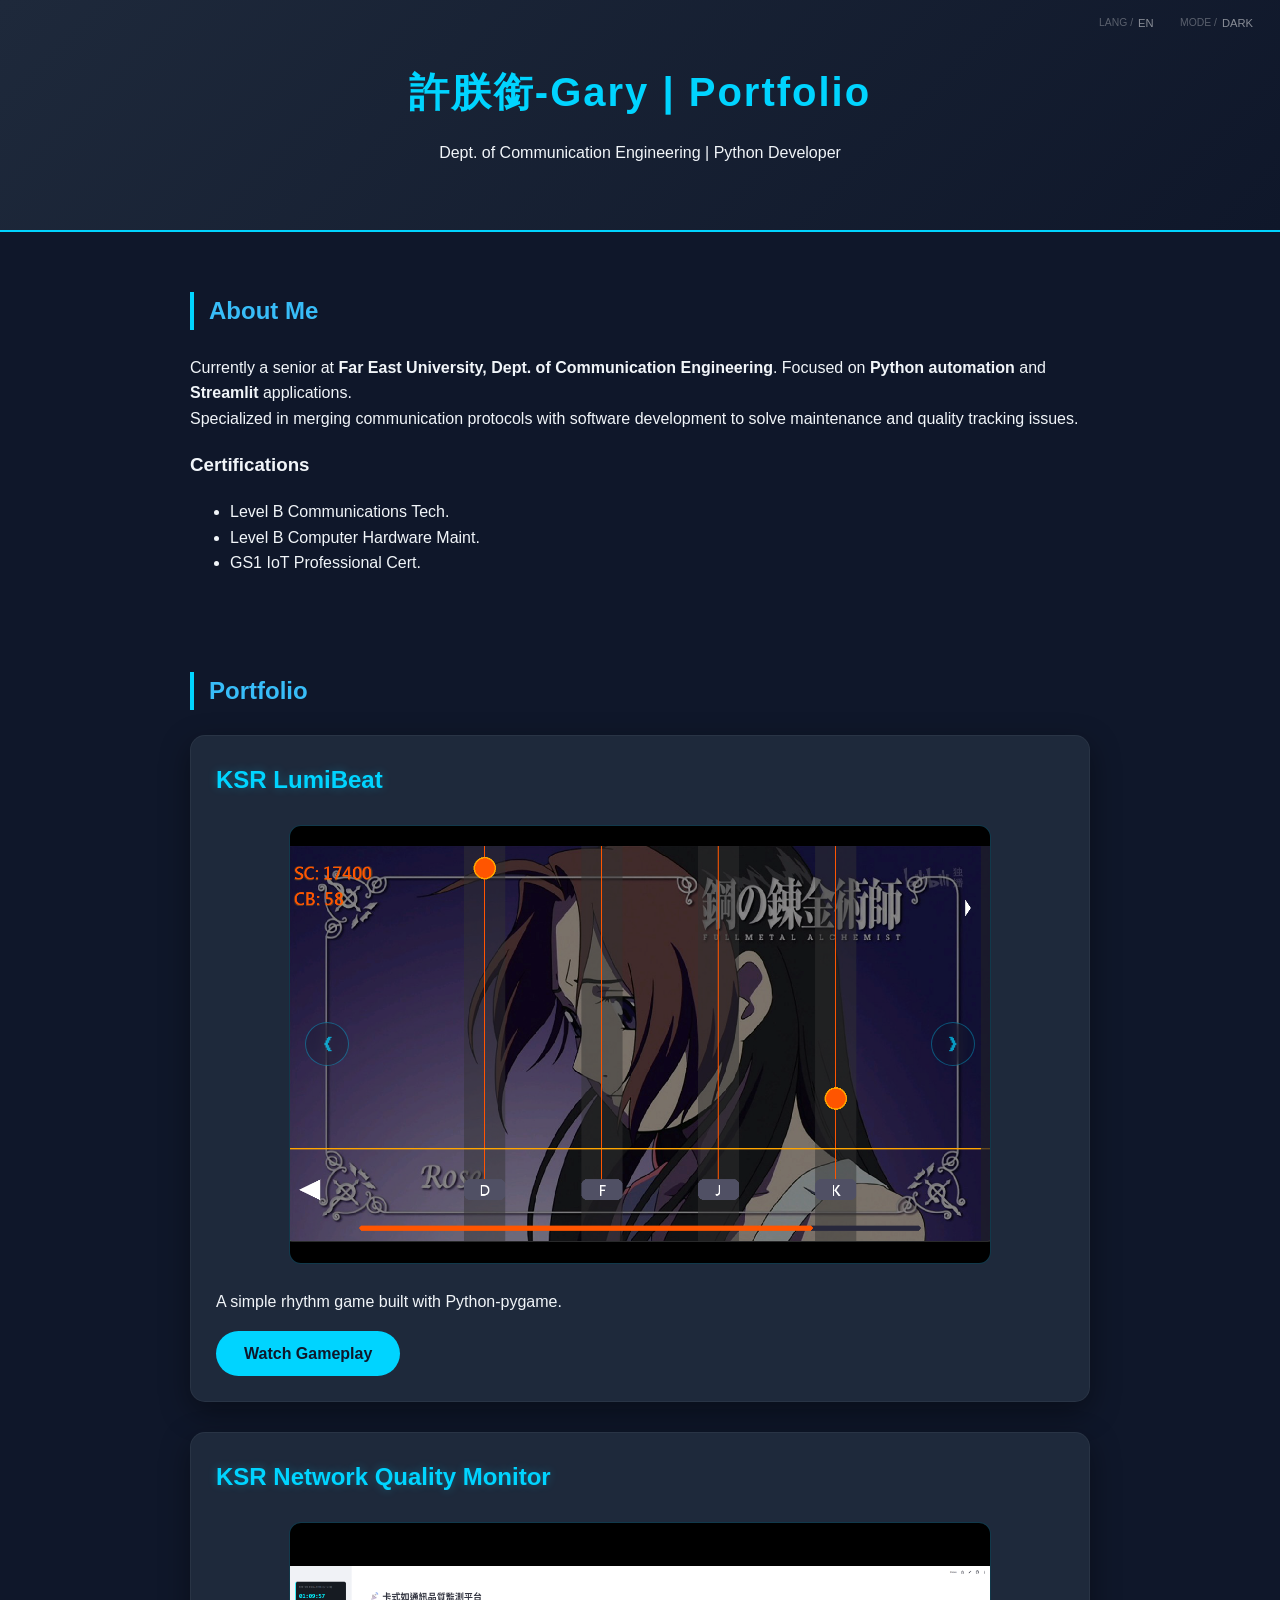
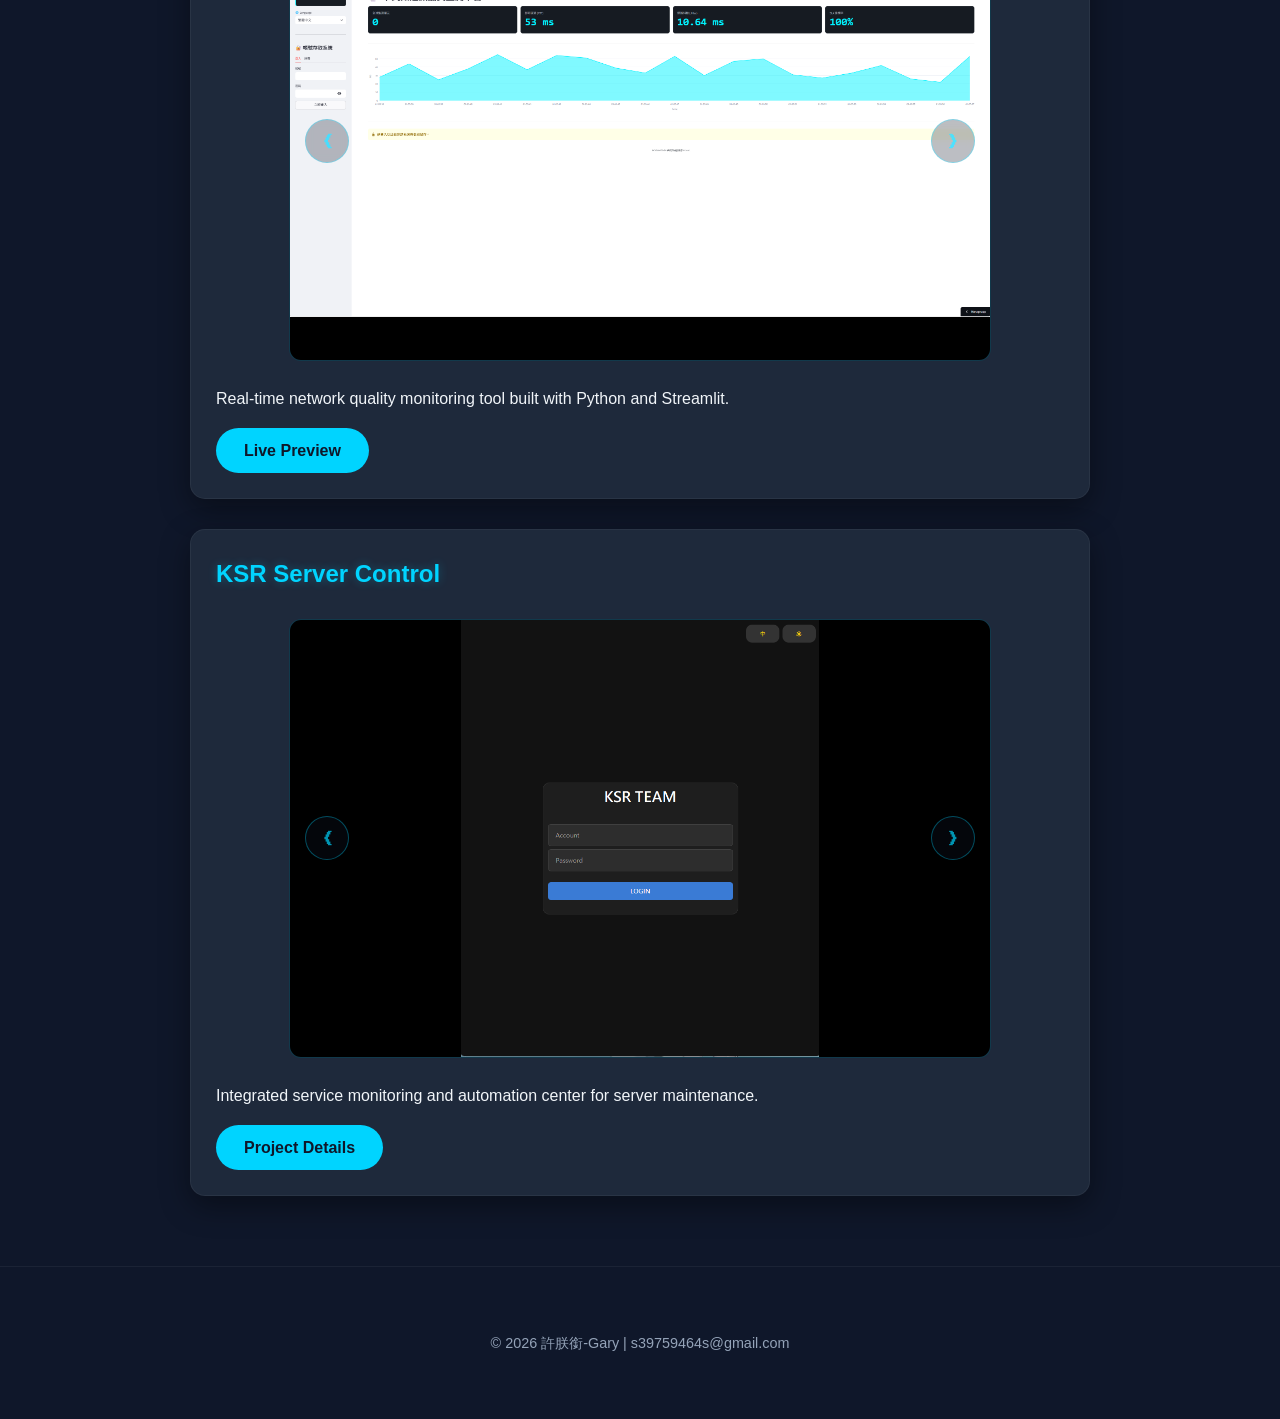
==== index.html @ d878392a "Update index.html" ====
<!DOCTYPE html>
<html lang="zh-TW">
<head>
    <meta charset="UTF-8">
    <meta name="viewport" content="width=device-width, initial-scale=1.0">
    <title>作品集 | Gary</title>
    <link id="theme-style" rel="stylesheet" href="style-1.css">
</head>
<script>
    // --- 1. 語言字典 (i18n) ---
    const i18n = {
        zh: {
            aboutTitle: "關於我",
            aboutDesc: "目前就讀 <strong>亞東科技大學 - 通訊工程系</strong>。專注於 <strong>Python 自動化開發</strong> 與 <strong>Streamlit 數據應用</strong>，具備基礎的軟硬體實力。<br>我擅長將通訊協定與軟體開發結合，曾獨立開發 KSR 通訊監測平台與伺服器管理中心，致力於利用技術自動化解決維運與品質追蹤等實際問題。",
            certTitle: "專業認證",
            certList: '<li><span class="badge">通訊技術乙級</span></li><li><span class="badge">電腦硬體裝修乙級</span></li><li><span class="badge">GS1 物聯網專業人員認證</span></li>',
            projectTitle: "目前作品",
            viewDemo: "觀看遊玩畫面",
            viewLive: "進入即時預覽",
            viewDetail: "查看專案細節",
            ksrLumiName: "KSR LumiBeat",
            ksrLumiDesc: "使用Python-pygame製造的一款簡易節奏遊戲。",
            ksrStreamName: "KSR 通訊品質監測平台",
            ksrStreamDesc: "使用 Python 與 Streamlit 打造的即時監測工具，提供網路連線品質數據可視化。",
            ksrControlName: "KSR Server Control",
            ksrControlDesc: "整合式服務監控與自動化控制中心，專為優化系統維運與日誌追蹤設計。",
            modalDetailTitle: "專案詳情",
            modalDetailContent: `
                <h3>KSR Server Control</h3>
                <p>針對自製估價單系統設計的後台管理平台，透過集中化管理介面，降低運維門檻並提升系統反應速度。</p>
                <h4>技術架構</h4>
                <ul>
                    <li><strong>後端引擎：</strong> 基於 Python 開發，負責處理與伺服器核心的處理序連結。</li>
                    <li><strong>通訊層控制：</strong> 實現遠端程序調用邏輯，支援一鍵式啟動、停止與重啟，大幅減少 SSH 操作需求。</li>
                </ul>
                <h4>關鍵功能與開發重點</h4>
                <ul>
                    <li><strong>即時狀態監測：</strong> 透過輪詢機制即時擷取伺服器活動指標，確保服務高可用性。</li>
                    <li><strong>異質日誌整合：</strong> 自動化導引 Server Logs 至 Web 介面，支援關鍵字即時追蹤，加速故障排除。</li>
                    <li><strong>權限與安全流程：</strong> 針對內部管理需求優化操作流程，防止因誤觸導致的服務中斷。</li>
                </ul>`
        },
        en: {
            aboutTitle: "About Me",
            aboutDesc: "Currently a senior at <strong>Far East University, Dept. of Communication Engineering</strong>. Focused on <strong>Python automation</strong> and <strong>Streamlit</strong> applications.<br>Specialized in merging communication protocols with software development to solve maintenance and quality tracking issues.",
            certTitle: "Certifications",
            certList: '<li><span class="badge">Level B Communications Tech.</span></li><li><span class="badge">Level B Computer Hardware Maint.</span></li><li><span class="badge">GS1 IoT Professional Cert.</span></li>',
            projectTitle: "Portfolio",
            viewDemo: "Watch Gameplay",
            viewLive: "Live Preview",
            viewDetail: "Project Details",
            ksrLumiName: "KSR LumiBeat",
            ksrLumiDesc: "A simple rhythm game built with Python-pygame.",
            ksrStreamName: "KSR Network Quality Monitor",
            ksrStreamDesc: "Real-time network quality monitoring tool built with Python and Streamlit.",
            ksrControlName: "KSR Server Control",
            ksrControlDesc: "Integrated service monitoring and automation center for server maintenance.",
            modalDetailTitle: "Project Details",
            modalDetailContent: `
                <h3>KSR Server Control</h3>
                <p>A backend management platform designed for a custom quotation system, lowering maintenance thresholds and boosting system response.</p>
                <h4>Technical Architecture</h4>
                <ul>
                    <li><strong>Backend Engine:</strong> Python-based, handling process connections with server core.</li>
                    <li><strong>Communication:</strong> Implements RPC logic supporting one-click start/stop/restart, significantly reducing SSH dependency.</li>
                </ul>
                <h4>Key Features</h4>
                <ul>
                    <li><strong>Real-time Monitoring:</strong> Captures server activity metrics via polling to ensure high availability.</li>
                    <li><strong>Log Integration:</strong> Automatically routes server logs to the web interface with keyword tracking.</li>
                    <li><strong>Security:</strong> Optimized workflows for internal needs to prevent service interruptions.</li>
                </ul>`
        }
    };

    function changeLanguage(lang) {
        localStorage.setItem('user-lang', lang);
        document.getElementById("about-title").innerHTML = i18n[lang].aboutTitle;
        document.getElementById("about-desc").innerHTML = i18n[lang].aboutDesc;
        document.getElementById("cert-title").innerHTML = i18n[lang].certTitle;
        document.getElementById("cert-list").innerHTML = i18n[lang].certList;
        document.getElementById("projects-title").innerHTML = i18n[lang].projectTitle;
        
        // 專案名稱與描述切換
        document.getElementById("ksr-lumi-h3").innerText = i18n[lang].ksrLumiName;
        document.getElementById("ksr-lumi-p").innerText = i18n[lang].ksrLumiDesc;
        document.getElementById("ksr-stream-h3").innerText = i18n[lang].ksrStreamName;
        document.getElementById("ksr-stream-p").innerText = i18n[lang].ksrStreamDesc;
        document.getElementById("ksr-control-h3").innerText = i18n[lang].ksrControlName;
        document.getElementById("ksr-control-p").innerText = i18n[lang].ksrControlDesc;
        
        document.getElementById("modalTitle").innerHTML = i18n[lang].modalDetailTitle;
        document.getElementById("modalBody").innerHTML = i18n[lang].modalDetailContent;

        document.querySelectorAll(".btn").forEach(btn => {
            if (btn.innerText.includes("觀看") || btn.innerText.includes("Watch")) btn.innerText = i18n[lang].viewDemo;
            else if (btn.innerText.includes("預覽") || btn.innerText.includes("Live")) btn.innerText = i18n[lang].viewLive;
            else if (btn.innerText.includes("細節") || btn.innerText.includes("Details")) btn.innerText = i18n[lang].viewDetail;
        });
    }

    // --- 2. 核心控制 ---
    function moveSlide(step, btnElement) {
        const container = btnElement.parentElement;
        const slider = container.querySelector('.slider');
        const slides = slider.querySelectorAll('.slide');
        const totalSlides = slides.length;
        let index = parseInt(container.getAttribute('data-current-slide') || '0');
        index += step;
        if (index >= totalSlides) index = 0;
        else if (index < 0) index = totalSlides - 1;
        container.setAttribute('data-current-slide', index);
        slider.style.transform = `translateX(${-index * 100}%)`;
    }

    function openModal() {
        document.getElementById("projectModal").style.display = "block";
        document.body.style.overflow = "hidden"; 
    }

    function closeModal() {
        document.getElementById("projectModal").style.display = "none";
        document.body.style.overflow = "auto"; 
    }

    function changeTheme(selectElement) {
        const themeURL = selectElement.value;
        document.getElementById('theme-style').href = themeURL;
        localStorage.setItem('user-theme', themeURL);
    }

    function openImageModal(src, event) {
        if (event) event.stopPropagation();
        const imgModal = document.getElementById("imageModal");
        const fullImg = document.getElementById("fullImage");
        imgModal.style.display = "flex"; 
        fullImg.src = src;
        document.body.style.overflow = "hidden"; 
    }

    function closeImageModal() {
        document.getElementById("imageModal").style.display = "none";
        if (document.getElementById("projectModal").style.display !== "block") {
            document.body.style.overflow = "auto";
        }
    }

    function openVideoModal(videoID) {
        window.open(`https://www.youtube.com/watch?v=${videoID}`, '_blank');
    }

    window.onclick = function(event) {
        const projModal = document.getElementById("projectModal");
        const imgModal = document.getElementById("imageModal");
        if (event.target == projModal) closeModal();
        if (event.target == imgModal) closeImageModal();
    }

    window.onload = function() {
        const savedTheme = localStorage.getItem('user-theme');
        if (savedTheme) {
            document.getElementById('theme-style').href = savedTheme;
            document.getElementById('theme-selector').value = savedTheme;
        }
        const savedLang = localStorage.getItem('user-lang') || 'en';
        document.getElementById('lang-selector').value = savedLang;
        changeLanguage(savedLang);
    }
</script>
<body>
    <header style="position: relative; padding-top: 60px;">
        <div class="controls-container" style="position: absolute; top: 15px; right: 20px; display: flex; gap: 15px; align-items: center; z-index: 100;">
            <div style="display: flex; align-items: center;">
                <span style="font-size: 0.65rem; color: rgba(255,255,255,0.3);">LANG /</span>
                <select id="lang-selector" onchange="changeLanguage(this.value)" style="background: transparent; color: rgba(255,255,255,0.5); border: none; font-size: 0.7rem; cursor: pointer; outline: none; appearance: none; -webkit-appearance: none; padding: 0 5px;">
                    <option value="zh">中文</option>
                    <option value="en">EN</option>
                </select>
            </div>
            <div style="display: flex; align-items: center;">
                <span style="font-size: 0.65rem; color: rgba(255,255,255,0.3);">MODE /</span>
                <select id="theme-selector" onchange="changeTheme(this)" style="background: transparent; color: rgba(255,255,255,0.5); border: none; font-size: 0.7rem; cursor: pointer; outline: none; appearance: none; -webkit-appearance: none; padding: 0 5px;">
                    <option value="style-1.css">DARK</option>
                    <option value="style-2.css">LIGHT</option>
                </select>
            </div>
        </div>

        <h1>許朕銜-Gary | Portfolio</h1>
        <p>Dept. of Communication Engineering | Python Developer</p>
    </header>

    <section id="about">
        <h2 id="about-title">關於我</h2>
        <div class="about-container">
            <div class="about-text">
                <p id="about-desc">載入中...</p>
            </div>
            <div class="skills-highlights">
                <h3 id="cert-title">專業認證</h3>
                <ul class="badge-list" id="cert-list"></ul>
            </div>
        </div>
    </section>

    <section id="projects">
        <h2 id="projects-title">目前作品</h2>

        <div class="project-card">
            <h3 id="ksr-lumi-h3">KSR LumiBeat</h3>
            <div class="slider-container">
                <div class="slider">
                    <img src="KSR Lumibeat_1.png" alt="S1" class="slide" onclick="openImageModal(this.src, event)">
                    <img src="KSR Lumibeat_2.png" alt="S2" class="slide" onclick="openImageModal(this.src, event)">
                    <img src="KSR Lumibeat_3.png" alt="S3" class="slide" onclick="openImageModal(this.src, event)">
                    <img src="KSR Lumibeat_4.png" alt="S4" class="slide" onclick="openImageModal(this.src, event)">
                </div>
                <button class="prev" onclick="moveSlide(-1, this)">&#10094;</button>
                <button class="next" onclick="moveSlide(1, this)">&#10095;</button>
            </div>
            <p id="ksr-lumi-p">載入中...</p>
            <a href="javascript:void(0)" class="btn" onclick="openVideoModal('HyIEvI6--yQ')">觀看遊玩畫面</a>
        </div>

        <div class="project-card">
            <h3 id="ksr-stream-h3">KSR 通訊品質監測平台</h3>
            <div class="slider-container">
                <div class="slider">
                    <img src="KSR Streamlit.png" alt="P1" class="slide" onclick="openImageModal(this.src, event)">
                    <img src="KSR Streamlit-2.png" alt="P2" class="slide" onclick="openImageModal(this.src, event)">
                    <img src="KSR Streamlit-3.png" alt="P3" class="slide" onclick="openImageModal(this.src, event)">
                </div>
                <button class="prev" onclick="moveSlide(-1, this)">&#10094;</button>
                <button class="next" onclick="moveSlide(1, this)">&#10095;</button>
            </div>
            <p id="ksr-stream-p">載入中...</p>
            <a href="https://my-ai-app-vweyvgkccwtkc4hgswuv9c.streamlit.app/" target="_blank" class="btn">進入即時預覽</a>
        </div>

        <div class="project-card">
            <h3 id="ksr-control-h3">KSR Server Control</h3>
            <div class="slider-container">
                <div class="slider">
                    <img src="KSR Control_1.png" alt="C1" class="slide" onclick="openImageModal(this.src, event)">
                    <img src="KSR Control_2.png" alt="C2" class="slide" onclick="openImageModal(this.src, event)">
                    <img src="KSR Control_3.png" alt="C3" class="slide" onclick="openImageModal(this.src, event)">
                    <img src="KSR Control_4.png" alt="C4" class="slide" onclick="openImageModal(this.src, event)">
                </div>
                <button class="prev" onclick="moveSlide(-1, this)">&#10094;</button>
                <button class="next" onclick="moveSlide(1, this)">&#10095;</button>
            </div>
            <p id="ksr-control-p">載入中...</p>
            <a href="javascript:void(0)" class="btn" onclick="openModal()">查看專案細節</a>
        </div>
    </section>

    <footer>
        <p>© 2026 許朕銜-Gary | s39759464s@gmail.com</p>
    </footer>

    <div id="projectModal" class="modal">
        <div class="modal-content">
            <span class="close-btn" onclick="closeModal()">&times;</span>
            <h2 id="modalTitle">專案詳情</h2>
            <div id="modalBody"></div>
        </div>
    </div>

    <div id="imageModal" class="modal">
        <span class="close-btn" onclick="closeImageModal()">&times;</span>
        <img id="fullImage" class="lightbox-img">
    </div>
</body>
</html>
---- style-1.css ----
/* 基本設定 */
:root {
    --primary-color: #00d4ff; /* 科技藍 */
    --bg-color: #0f172a;      /* 深藍黑背景 */
    --card-bg: #1e293b;       /* 卡片背景 */
    --text-color: #f1f5f9;    /* 文字淺灰色 */
    --accent-color: #38bdf8;
}

body {
    font-family: 'Segoe UI', Roboto, Helvetica, Arial, sans-serif;
    background-color: var(--bg-color);
    color: var(--text-color);
    line-height: 1.6;
    margin: 0;
    padding: 0;
}

/* 頁首設定 */
header {
    background: linear-gradient(135deg, #1e293b 0%, #0f172a 100%);
    padding: 3rem 1rem;
    text-align: center;
    border-bottom: 2px solid var(--primary-color);
}

header h1 {
    margin: 0;
    font-size: 2.5rem;
    letter-spacing: 2px;
    color: var(--primary-color);
}

/* 區塊容器 */
section {
    max-width: 900px;
    margin: 20px auto;
    padding: 20px;
}

h2 {
    border-left: 4px solid var(--primary-color);
    padding-left: 15px;
    margin-bottom: 25px;
    color: var(--accent-color);
}

/* 作品集卡片設計 */
.project-card {
    background-color: var(--card-bg);
    border-radius: 15px;
    padding: 25px;
    margin-bottom: 30px;
    box-shadow: 0 10px 30px rgba(0, 0, 0, 0.4);
    transition: transform 0.3s ease, border-color 0.3s ease;
    border: 1px solid rgba(255, 255, 255, 0.05);
}

.project-card:hover {
    transform: translateY(-5px);
    border-color: var(--primary-color);
}

.project-card h3 {
    margin-top: 0;
    font-size: 1.5rem;
    color: var(--primary-color);
    text-shadow: 0 0 10px rgba(0, 212, 255, 0.3); 
}

/* --- 輪播圖相關 --- */
.slider-container {
    position: relative;
    width: 100%;
    max-width: 700px;
    margin: 25px auto;
    overflow: hidden;
    border-radius: 12px;
    border: 1px solid rgba(56, 189, 248, 0.3);
    background-color: #000;
    aspect-ratio: 16 / 10;
    display: flex;
    align-items: center;
}

.slider {
    display: flex;
    width: 100%;
    height: 100%;
    transition: transform 0.5s cubic-bezier(0.25, 0.46, 0.45, 0.94);
}

.slide {
    min-width: 100%;
    height: 100%;
    object-fit: contain;
    cursor: zoom-in;
}

.prev, .next {
    position: absolute;
    top: 50%;
    transform: translateY(-50%);
    background-color: rgba(15, 23, 42, 0.4);
    backdrop-filter: blur(4px);
    color: var(--primary-color);
    width: 44px;
    height: 44px;
    display: flex;
    align-items: center;
    justify-content: center;
    border: 1px solid rgba(0, 212, 255, 0.5);
    cursor: pointer;
    font-size: 1.2rem;
    z-index: 10;
    transition: all 0.3s ease;
    border-radius: 50%;
    opacity: 0.7;
}

.prev:hover, .next:hover {
    background-color: var(--primary-color);
    color: #0f172a;
    opacity: 1;
}

.prev { left: 15px; }
.next { right: 15px; }

/* --- 按鈕美化 --- */
.btn {
    display: inline-block;
    padding: 10px 28px;
    background-color: var(--primary-color);
    color: #0f172a;
    text-decoration: none;
    border-radius: 50px;
    font-weight: bold;
    transition: all 0.3s ease;
    border: none;
}

.btn:hover {
    background-color: white;
    box-shadow: 0 0 20px var(--primary-color);
    transform: scale(1.05);
}

/* --- Modal 基礎與詳情視窗 --- */
.modal {
    display: none;
    position: fixed;
    z-index: 1000;
    left: 0;
    top: 0;
    width: 100%;
    height: 100%;
    background-color: rgba(15, 23, 42, 0.8);
    backdrop-filter: blur(8px);
}

.modal-content {
    background-color: var(--card-bg);
    margin: 10% auto;
    padding: 30px;
    border: 1px solid var(--primary-color);
    width: 80%;
    max-width: 600px;
    border-radius: 20px;
    position: relative;
    box-shadow: 0 0 30px rgba(0, 212, 255, 0.2);
    animation: fadeIn 0.3s ease;
}

.close-btn {
    position: absolute;
    right: 20px;
    top: 15px;
    color: #94a3b8;
    font-size: 28px;
    font-weight: bold;
    cursor: pointer;
}

.close-btn:hover {
    color: var(--primary-color);
}

/* --- 圖片燈箱專用修正區 (縮小放大比例) --- */
#imageModal {
    background-color: rgba(0, 0, 0, 0.9);
    cursor: zoom-out;
    display: none; /* JS 切換為 flex */
    align-items: center;
    justify-content: center;
}

.lightbox-img {
    /* 核心修正：將放大圖片限制在螢幕的 60% 寬 */
    max-width: 60%; 
    max-height: 80%;
    object-fit: contain;
    border-radius: 10px;
    
    /* 增加陰影立體感 */
    box-shadow: 0 20px 50px rgba(0, 0, 0, 0.8), 
                0 0 20px rgba(0, 212, 255, 0.2);
    
    border: 1px solid rgba(255, 255, 255, 0.1);
    animation: zoomIn 0.3s ease;
}

@keyframes fadeIn {
    from { opacity: 0; transform: translateY(-20px); }
    to { opacity: 1; transform: translateY(0); }
}

@keyframes zoomIn {
    from { transform: scale(0.9); opacity: 0; }
    to { transform: scale(1); opacity: 1; }
}

/* 頁尾 */
footer {
    text-align: center;
    padding: 50px 0;
    font-size: 0.9rem;
    color: #94a3b8;
    border-top: 1px solid rgba(255, 255, 255, 0.05);
}
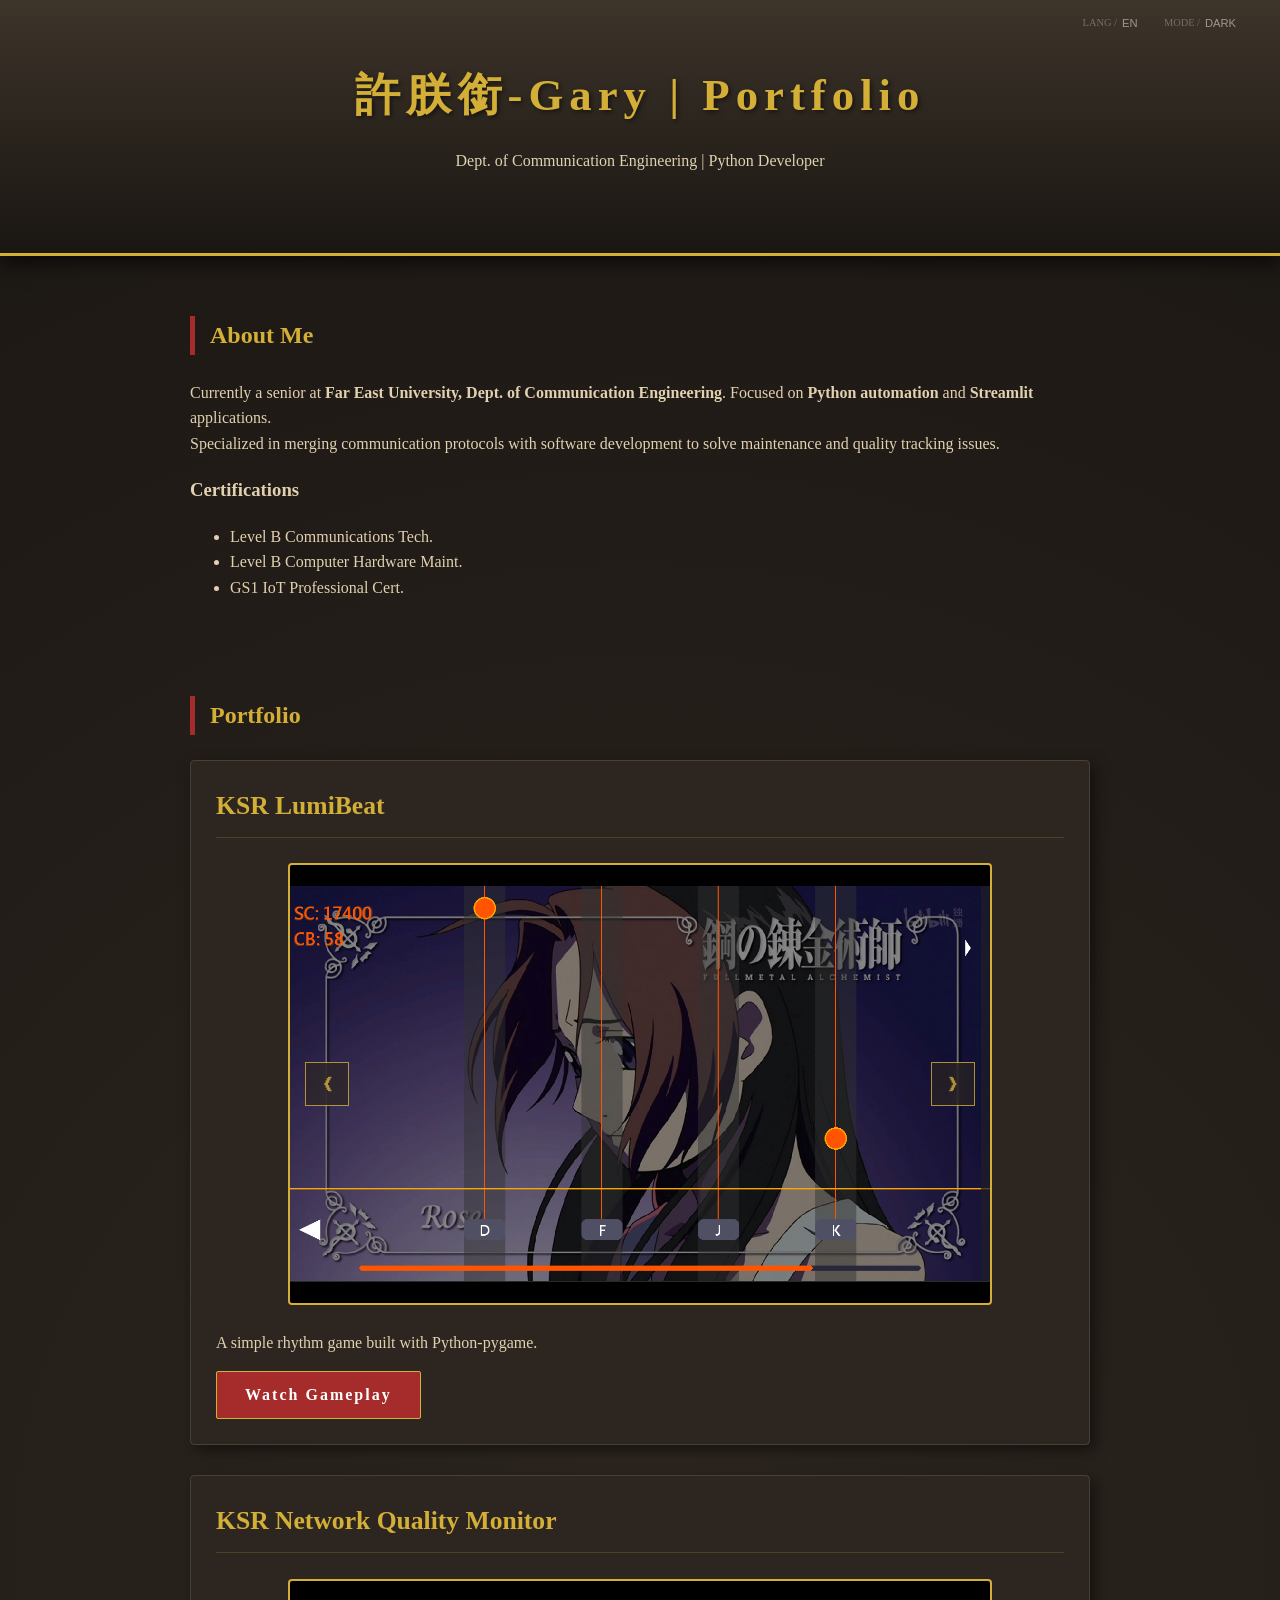
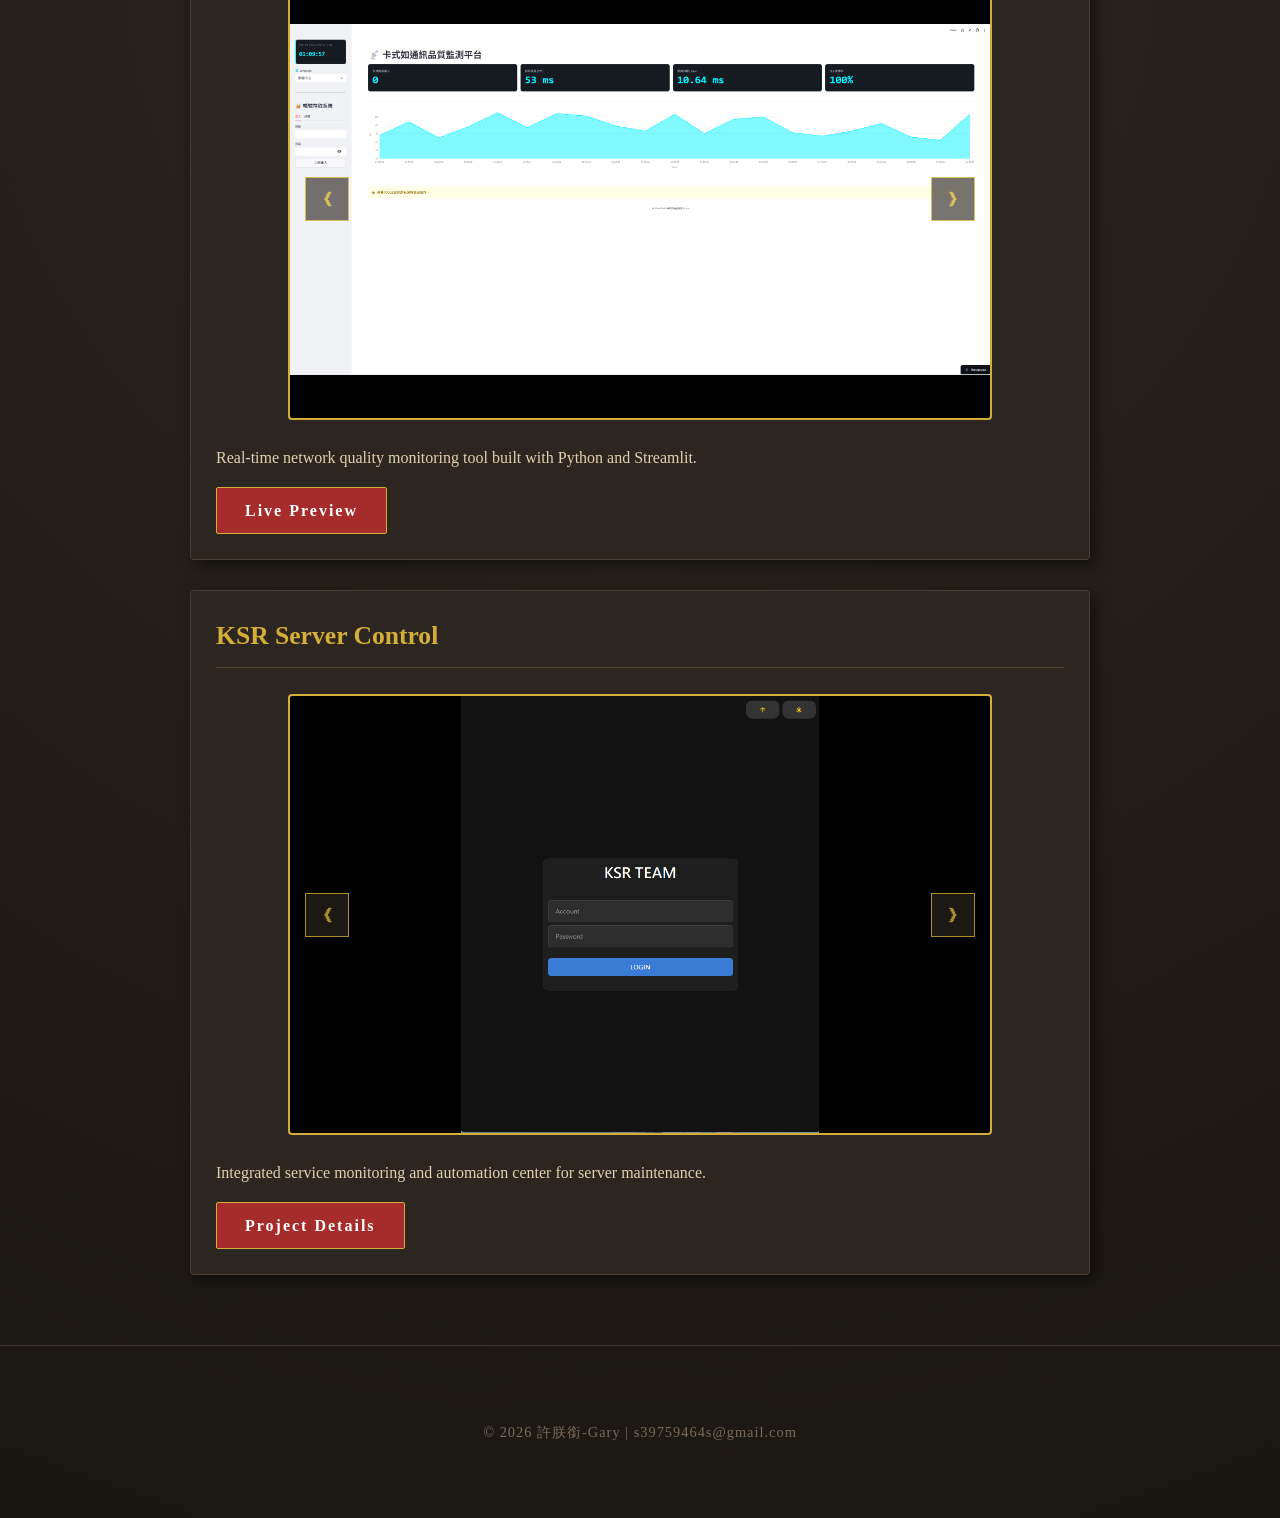
==== commit f7fd4c40: "Update index.html" ====
--- a/index.html
+++ b/index.html
@@ -4,7 +4,7 @@
     <meta charset="UTF-8">
     <meta name="viewport" content="width=device-width, initial-scale=1.0">
     <title>作品集 | Gary</title>
-    <link id="theme-style" rel="stylesheet" href="style-1.css">
+    <link id="theme-style" rel="stylesheet" href="style-3.css">
 </head>
 <script>
     // --- 1. 語言字典 (i18n) ---
@@ -182,6 +182,8 @@
                 <select id="theme-selector" onchange="changeTheme(this)" style="background: transparent; color: rgba(255,255,255,0.5); border: none; font-size: 0.7rem; cursor: pointer; outline: none; appearance: none; -webkit-appearance: none; padding: 0 5px;">
                     <option value="style-1.css">DARK</option>
                     <option value="style-2.css">LIGHT</option>
+                    <option value="style-3.css">DEFAULT</option>
+                
                 </select>
             </div>
         </div>
--- a/style-3.css
+++ b/style-3.css
@@ -0,0 +1,266 @@
+/* 基本設定 - 改為劍網3古風色調 */
+:root {
+    --primary-color: #d4af37; /* 琥珀金 */
+    --bg-color: #1a1612;      /* 墨染黑背景 */
+    --card-bg: #2d2620;       /* 檀木褐背景 */
+    --text-color: #e2d1b0;    /* 絹布淺色 */
+    --accent-color: #a62c2b;  /* 硃砂紅 */
+    --border-style: 2px solid #5a4a3a; /* 古風邊框 */
+}
+
+body {
+    font-family: 'Microsoft JhengHei', 'PingFang TC', serif; /* 改用襯線體或系統繁體 */
+    background-color: var(--bg-color);
+    background-image: radial-gradient(circle at center, #2d2620 0%, #1a1612 100%); /* 增加漸層深度 */
+    color: var(--text-color);
+    line-height: 1.6;
+    margin: 0;
+    padding: 0;
+}
+
+/* 頁首設定 - 增加水墨山水感 */
+header {
+    background: linear-gradient(to bottom, #3d342a 0%, #1a1612 100%);
+    padding: 4rem 1rem;
+    text-align: center;
+    border-bottom: 3px solid var(--primary-color);
+    box-shadow: 0 4px 20px rgba(0, 0, 0, 0.8);
+}
+
+header h1 {
+    margin: 0;
+    font-size: 2.8rem;
+    letter-spacing: 6px; /* 增加字距營造大氣感 */
+    color: var(--primary-color);
+    text-shadow: 2px 2px 4px rgba(0, 0, 0, 0.5);
+    font-weight: 800;
+}
+
+/* 區塊容器 */
+section {
+    max-width: 900px;
+    margin: 20px auto;
+    padding: 20px;
+}
+
+h2 {
+    border-left: 5px solid var(--accent-color); /* 改為硃砂紅 */
+    padding-left: 15px;
+    margin-bottom: 25px;
+    color: var(--primary-color);
+    font-weight: bold;
+}
+
+/* 作品集卡片設計 - 改為竹簡/木漆風格 */
+.project-card {
+    background-color: var(--card-bg);
+    border-radius: 4px; /* 劍網3風格較為方正，不建議大圓角 */
+    padding: 25px;
+    margin-bottom: 30px;
+    box-shadow: 5px 5px 15px rgba(0, 0, 0, 0.5);
+    transition: all 0.3s ease;
+    border: 1px solid #4a3f35;
+    position: relative;
+    overflow: hidden;
+}
+
+.project-card:hover {
+    transform: translateY(-5px);
+    border-color: var(--primary-color);
+    background-color: #362d26;
+}
+
+.project-card h3 {
+    margin-top: 0;
+    font-size: 1.6rem;
+    color: var(--primary-color);
+    border-bottom: 1px solid rgba(212, 175, 55, 0.2);
+    padding-bottom: 10px;
+}
+
+/* --- 輪播圖相關 --- */
+.slider-container {
+    position: relative;
+    width: 100%;
+    max-width: 700px;
+    margin: 25px auto;
+    overflow: hidden;
+    border-radius: 4px;
+    border: 2px solid var(--primary-color);
+    background-color: #000;
+    aspect-ratio: 16 / 10;
+    display: flex;
+    align-items: center;
+}
+
+.slider {
+    display: flex;
+    width: 100%;
+    height: 100%;
+    transition: transform 0.5s cubic-bezier(0.25, 0.46, 0.45, 0.94);
+}
+
+.slide {
+    min-width: 100%;
+    height: 100%;
+    object-fit: contain;
+    cursor: zoom-in;
+}
+
+.prev, .next {
+    position: absolute;
+    top: 50%;
+    transform: translateY(-50%);
+    background-color: rgba(45, 38, 32, 0.8);
+    backdrop-filter: blur(4px);
+    color: var(--primary-color);
+    width: 44px;
+    height: 44px;
+    display: flex;
+    align-items: center;
+    justify-content: center;
+    border: 1px solid var(--primary-color);
+    cursor: pointer;
+    font-size: 1.2rem;
+    z-index: 10;
+    transition: all 0.3s ease;
+    border-radius: 0; /* 改為方正按鈕 */
+    opacity: 0.8;
+}
+
+.prev:hover, .next:hover {
+    background-color: var(--primary-color);
+    color: #1a1612;
+    opacity: 1;
+}
+
+.prev { left: 15px; }
+.next { right: 15px; }
+
+/* --- 按鈕美化 - 捲軸按鈕風格 --- */
+.btn {
+    display: inline-block;
+    padding: 10px 28px;
+    background-color: var(--accent-color);
+    color: white;
+    text-decoration: none;
+    border-radius: 2px;
+    font-weight: bold;
+    transition: all 0.3s ease;
+    border: 1px solid var(--primary-color);
+    letter-spacing: 2px;
+}
+
+.btn:hover {
+    background-color: var(--primary-color);
+    color: #1a1612;
+    box-shadow: 0 0 15px rgba(212, 175, 55, 0.5);
+    transform: scale(1.05);
+}
+
+/* --- Modal 基礎與詳情視窗 --- */
+.modal {
+    display: none;
+    position: fixed;
+    z-index: 1000;
+    left: 0;
+    top: 0;
+    width: 100%;
+    height: 100%;
+    background-color: rgba(10, 10, 10, 0.9);
+    backdrop-filter: blur(10px);
+}
+
+.modal-content {
+    background-color: var(--card-bg);
+    background-image: url('data:image/svg+xml;utf8,<svg xmlns="http://www.w3.org/2000/svg" width="100" height="100" viewBox="0 0 100 100"><rect fill="none" width="100" height="100"/><path d="M0 0l100 100M100 0L0 100" stroke="rgba(212,175,55,0.03)" stroke-width="1"/></svg>');
+    margin: 10% auto;
+    padding: 40px;
+    border: 2px solid var(--primary-color);
+    width: 80%;
+    max-width: 600px;
+    border-radius: 0; /* 去掉圓角 */
+    position: relative;
+    box-shadow: 0 0 50px rgba(0, 0, 0, 1);
+    animation: fadeIn 0.3s ease;
+}
+
+.close-btn {
+    position: absolute;
+    right: 20px;
+    top: 15px;
+    color: var(--primary-color);
+    font-size: 32px;
+    font-weight: normal;
+    cursor: pointer;
+}
+
+.close-btn:hover {
+    color: var(--accent-color);
+    transform: rotate(90deg);
+    transition: 0.3s;
+}
+
+/* --- 圖片燈箱專用修正區 --- */
+#imageModal {
+    background-color: rgba(0, 0, 0, 0.95);
+    cursor: zoom-out;
+    display: none;
+    align-items: center;
+    justify-content: center;
+}
+
+.lightbox-img {
+    max-width: 60%; 
+    max-height: 80%;
+    object-fit: contain;
+    border-radius: 0;
+    box-shadow: 0 0 40px rgba(212, 175, 55, 0.3);
+    border: 2px solid var(--primary-color);
+    animation: zoomIn 0.3s ease;
+}
+
+@keyframes fadeIn {
+    from { opacity: 0; transform: translateY(-20px); }
+    to { opacity: 1; transform: translateY(0); }
+}
+
+@keyframes zoomIn {
+    from { transform: scale(0.95); opacity: 0; }
+    to { transform: scale(1); opacity: 1; }
+}
+
+/* --- 圖片燈箱手機版優化 --- */
+#imageModal {
+    z-index: 9999;
+    left: 0;
+    top: 0;
+    width: 100%;
+    height: 100%;
+    background-color: rgba(0, 0, 0, 0.98);
+    align-items: center;
+    justify-content: center;
+}
+
+.lightbox-img {
+    max-width: 90%;
+    max-height: 75vh;
+}
+
+#imageModal .close-btn {
+    position: absolute;
+    top: 20px;
+    right: 25px;
+    font-size: 60px;
+    color: var(--primary-color);
+}
+
+/* 頁尾 */
+footer {
+    text-align: center;
+    padding: 60px 0;
+    font-size: 0.9rem;
+    color: #7a6a5a;
+    border-top: 1px solid #3d342a;
+    letter-spacing: 1px;
+}
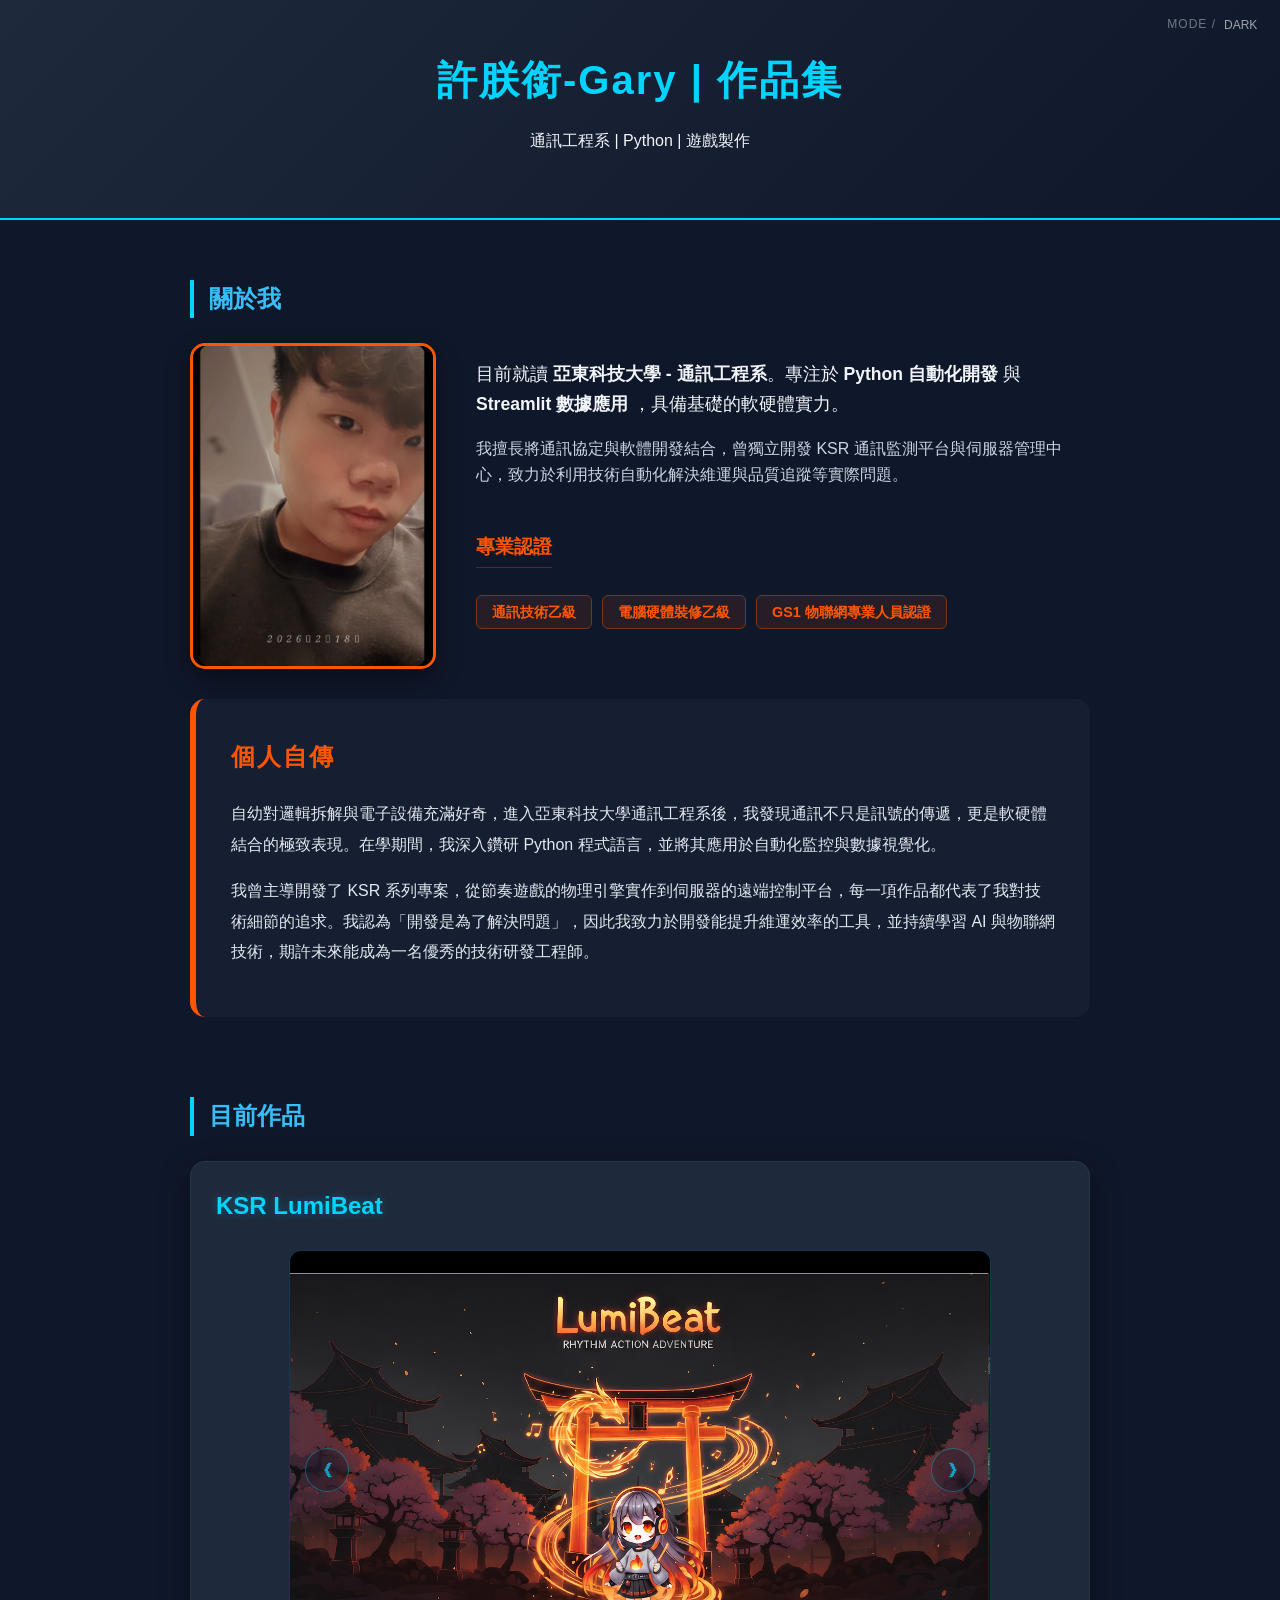
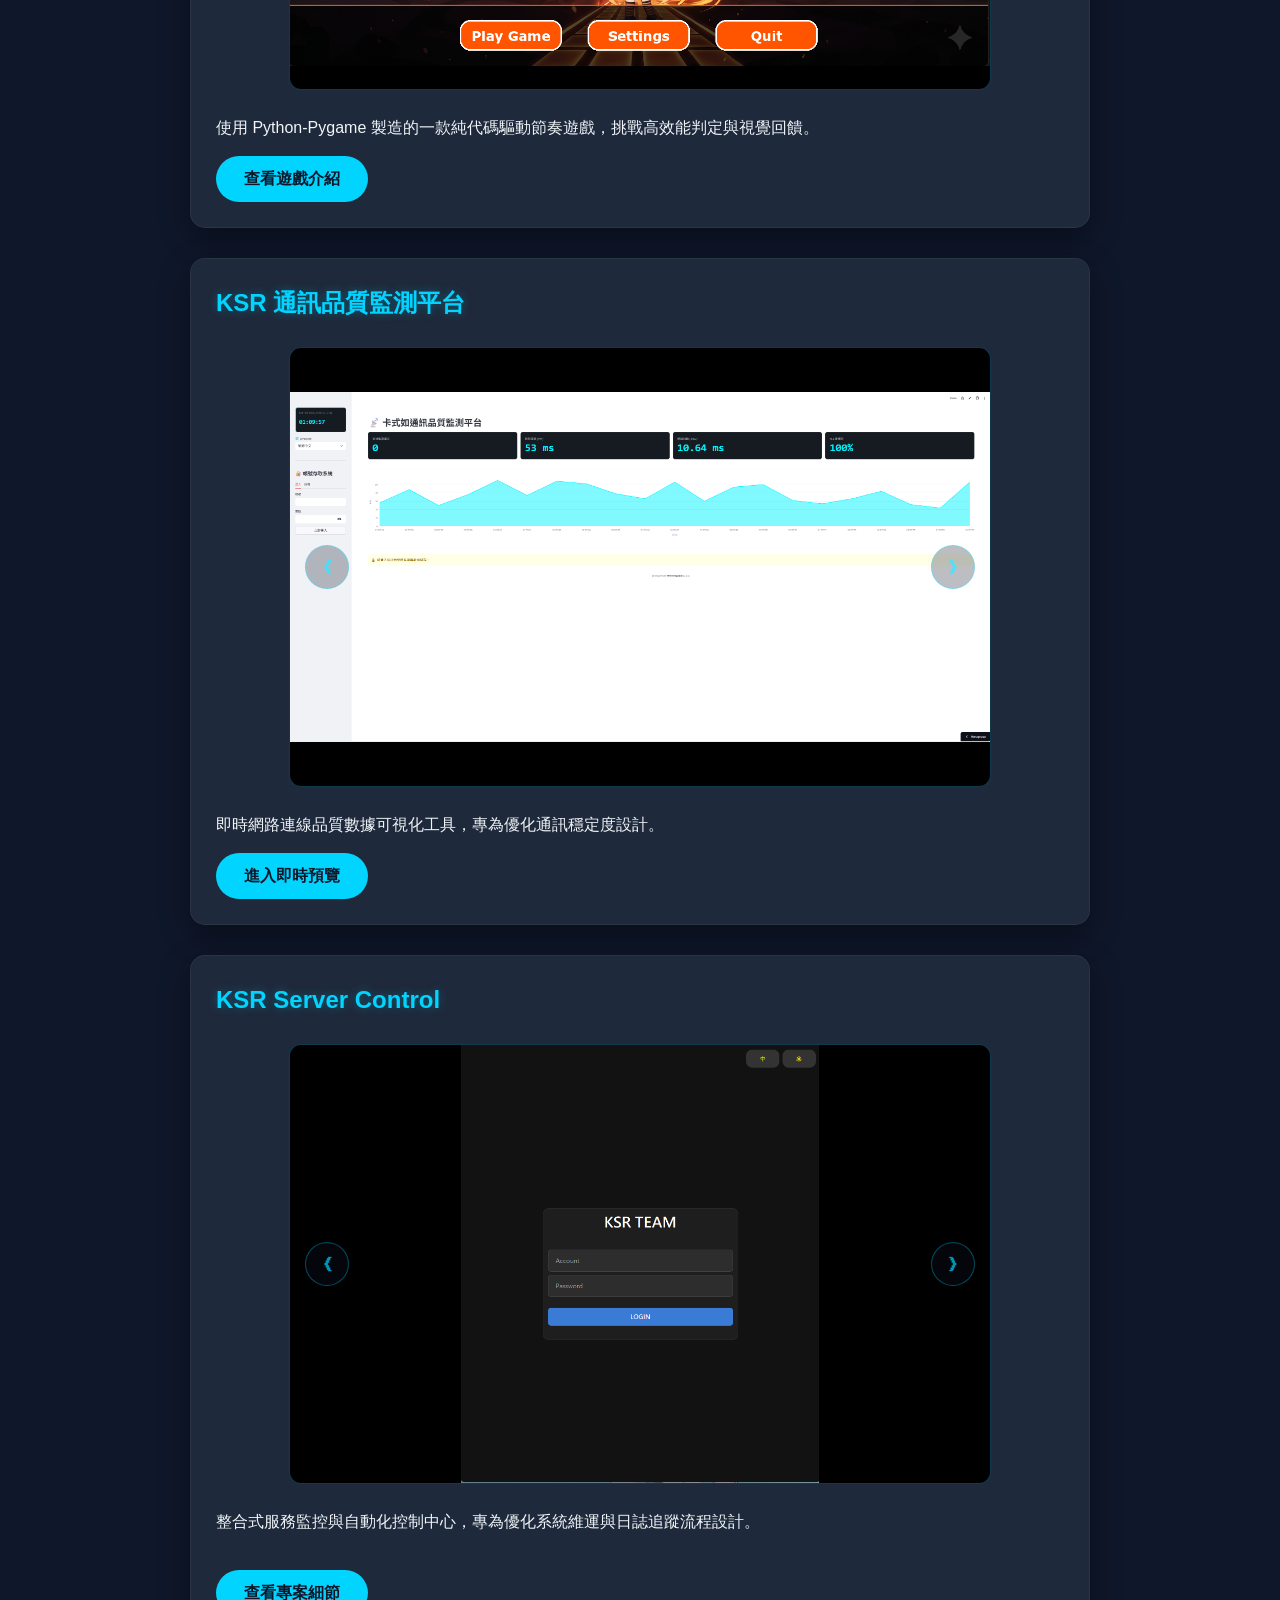
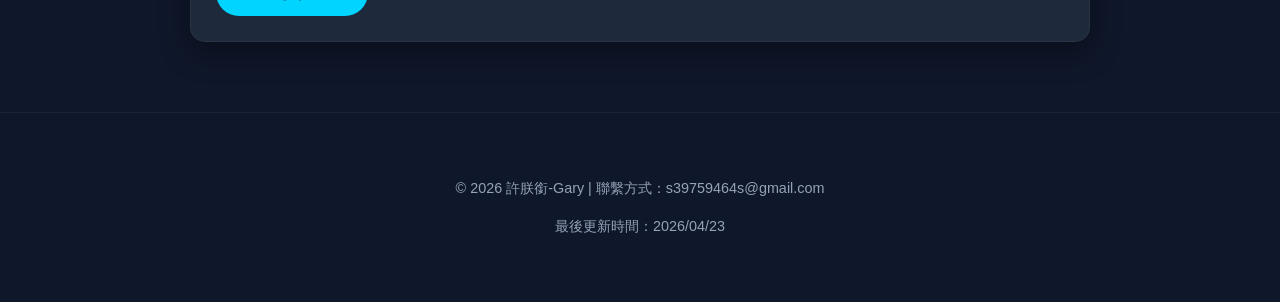
==== commit 9200aefa: "Add files via upload" ====
--- a/index.html
+++ b/index.html
@@ -3,103 +3,108 @@
 <head>
     <meta charset="UTF-8">
     <meta name="viewport" content="width=device-width, initial-scale=1.0">
-    <title>作品集 | Gary</title>
-    <link id="theme-style" rel="stylesheet" href="style-3.css">
+    <title>作品集 | 許朕銜 Gary</title>
+    <link id="theme-style" rel="stylesheet" href="style-1.css">
+    <style>
+        /* 基礎重置與佈局補強 */
+        .about-flex {
+            display: flex;
+            gap: 40px;
+            align-items: flex-start;
+            flex-wrap: wrap;
+            margin-bottom: 30px;
+        }
+
+        /* 個人照片區塊 */
+        .profile-photo {
+            width: 240px;
+            height: 320px;
+            background: #2d3748;
+            border-radius: 15px;
+            overflow: hidden;
+            border: 3px solid var(--primary-orange, #ff5500);
+            box-shadow: 0 10px 25px rgba(0,0,0,0.4);
+            flex-shrink: 0;
+        }
+
+        .profile-photo img {
+            width: 100%;
+            height: 100%;
+            object-fit: cover;
+        }
+
+        /* 右側文字與證照容器 */
+        .about-content-right {
+            flex: 1;
+            min-width: 300px;
+        }
+
+        /* 證照標籤美化 */
+        .skills-highlights {
+            margin-top: 25px;
+        }
+
+        .skills-highlights h3 {
+            font-size: 1.2rem;
+            color: var(--primary-orange, #ff5500);
+            margin-bottom: 15px;
+            border-bottom: 1px solid rgba(255, 85, 0, 0.3);
+            display: inline-block;
+            padding-bottom: 5px;
+        }
+
+        .badge-list {
+            list-style: none;
+            padding: 0;
+            display: flex;
+            flex-wrap: wrap;
+            gap: 10px;
+        }
+
+        .badge {
+            background: rgba(255, 85, 0, 0.1);
+            color: var(--primary-orange, #ff5500);
+            border: 1px solid rgba(255, 85, 0, 0.4);
+            padding: 8px 15px;
+            border-radius: 6px;
+            font-size: 0.9rem;
+            font-weight: bold;
+            transition: 0.3s;
+        }
+
+        .badge:hover {
+            background: var(--primary-orange, #ff5500);
+            color: #fff;
+            transform: translateY(-3px);
+        }
+
+        /* 自傳區塊優化 */
+        .bio-section {
+            background: rgba(30, 41, 59, 0.5);
+            padding: 35px;
+            border-radius: 15px;
+            margin-top: 20px;
+            line-height: 1.9;
+            border-left: 6px solid var(--primary-orange, #ff5500);
+            clear: both;
+        }
+
+        .bio-section h3 {
+            margin-top: 0;
+            color: var(--primary-orange, #ff5500);
+            margin-bottom: 20px;
+            font-size: 1.5rem;
+            letter-spacing: 2px;
+        }
+
+        .bio-section p {
+            margin-bottom: 15px;
+            color: #e2e8f0;
+        }
+    </style>
 </head>
 <script>
-    // --- 1. 語言字典 (i18n) ---
-    const i18n = {
-        zh: {
-            aboutTitle: "關於我",
-            aboutDesc: "目前就讀 <strong>亞東科技大學 - 通訊工程系</strong>。專注於 <strong>Python 自動化開發</strong> 與 <strong>Streamlit 數據應用</strong>，具備基礎的軟硬體實力。<br>我擅長將通訊協定與軟體開發結合，曾獨立開發 KSR 通訊監測平台與伺服器管理中心，致力於利用技術自動化解決維運與品質追蹤等實際問題。",
-            certTitle: "專業認證",
-            certList: '<li><span class="badge">通訊技術乙級</span></li><li><span class="badge">電腦硬體裝修乙級</span></li><li><span class="badge">GS1 物聯網專業人員認證</span></li>',
-            projectTitle: "目前作品",
-            viewDemo: "觀看遊玩畫面",
-            viewLive: "進入即時預覽",
-            viewDetail: "查看專案細節",
-            ksrLumiName: "KSR LumiBeat",
-            ksrLumiDesc: "使用Python-pygame製造的一款簡易節奏遊戲。",
-            ksrStreamName: "KSR 通訊品質監測平台",
-            ksrStreamDesc: "使用 Python 與 Streamlit 打造的即時監測工具，提供網路連線品質數據可視化。",
-            ksrControlName: "KSR Server Control",
-            ksrControlDesc: "整合式服務監控與自動化控制中心，專為優化系統維運與日誌追蹤設計。",
-            modalDetailTitle: "專案詳情",
-            modalDetailContent: `
-                <h3>KSR Server Control</h3>
-                <p>針對自製估價單系統設計的後台管理平台，透過集中化管理介面，降低運維門檻並提升系統反應速度。</p>
-                <h4>技術架構</h4>
-                <ul>
-                    <li><strong>後端引擎：</strong> 基於 Python 開發，負責處理與伺服器核心的處理序連結。</li>
-                    <li><strong>通訊層控制：</strong> 實現遠端程序調用邏輯，支援一鍵式啟動、停止與重啟，大幅減少 SSH 操作需求。</li>
-                </ul>
-                <h4>關鍵功能與開發重點</h4>
-                <ul>
-                    <li><strong>即時狀態監測：</strong> 透過輪詢機制即時擷取伺服器活動指標，確保服務高可用性。</li>
-                    <li><strong>異質日誌整合：</strong> 自動化導引 Server Logs 至 Web 介面，支援關鍵字即時追蹤，加速故障排除。</li>
-                    <li><strong>權限與安全流程：</strong> 針對內部管理需求優化操作流程，防止因誤觸導致的服務中斷。</li>
-                </ul>`
-        },
-        en: {
-            aboutTitle: "About Me",
-            aboutDesc: "Currently a senior at <strong>Far East University, Dept. of Communication Engineering</strong>. Focused on <strong>Python automation</strong> and <strong>Streamlit</strong> applications.<br>Specialized in merging communication protocols with software development to solve maintenance and quality tracking issues.",
-            certTitle: "Certifications",
-            certList: '<li><span class="badge">Level B Communications Tech.</span></li><li><span class="badge">Level B Computer Hardware Maint.</span></li><li><span class="badge">GS1 IoT Professional Cert.</span></li>',
-            projectTitle: "Portfolio",
-            viewDemo: "Watch Gameplay",
-            viewLive: "Live Preview",
-            viewDetail: "Project Details",
-            ksrLumiName: "KSR LumiBeat",
-            ksrLumiDesc: "A simple rhythm game built with Python-pygame.",
-            ksrStreamName: "KSR Network Quality Monitor",
-            ksrStreamDesc: "Real-time network quality monitoring tool built with Python and Streamlit.",
-            ksrControlName: "KSR Server Control",
-            ksrControlDesc: "Integrated service monitoring and automation center for server maintenance.",
-            modalDetailTitle: "Project Details",
-            modalDetailContent: `
-                <h3>KSR Server Control</h3>
-                <p>A backend management platform designed for a custom quotation system, lowering maintenance thresholds and boosting system response.</p>
-                <h4>Technical Architecture</h4>
-                <ul>
-                    <li><strong>Backend Engine:</strong> Python-based, handling process connections with server core.</li>
-                    <li><strong>Communication:</strong> Implements RPC logic supporting one-click start/stop/restart, significantly reducing SSH dependency.</li>
-                </ul>
-                <h4>Key Features</h4>
-                <ul>
-                    <li><strong>Real-time Monitoring:</strong> Captures server activity metrics via polling to ensure high availability.</li>
-                    <li><strong>Log Integration:</strong> Automatically routes server logs to the web interface with keyword tracking.</li>
-                    <li><strong>Security:</strong> Optimized workflows for internal needs to prevent service interruptions.</li>
-                </ul>`
-        }
-    };
-
-    function changeLanguage(lang) {
-        localStorage.setItem('user-lang', lang);
-        document.getElementById("about-title").innerHTML = i18n[lang].aboutTitle;
-        document.getElementById("about-desc").innerHTML = i18n[lang].aboutDesc;
-        document.getElementById("cert-title").innerHTML = i18n[lang].certTitle;
-        document.getElementById("cert-list").innerHTML = i18n[lang].certList;
-        document.getElementById("projects-title").innerHTML = i18n[lang].projectTitle;
-        
-        // 專案名稱與描述切換
-        document.getElementById("ksr-lumi-h3").innerText = i18n[lang].ksrLumiName;
-        document.getElementById("ksr-lumi-p").innerText = i18n[lang].ksrLumiDesc;
-        document.getElementById("ksr-stream-h3").innerText = i18n[lang].ksrStreamName;
-        document.getElementById("ksr-stream-p").innerText = i18n[lang].ksrStreamDesc;
-        document.getElementById("ksr-control-h3").innerText = i18n[lang].ksrControlName;
-        document.getElementById("ksr-control-p").innerText = i18n[lang].ksrControlDesc;
-        
-        document.getElementById("modalTitle").innerHTML = i18n[lang].modalDetailTitle;
-        document.getElementById("modalBody").innerHTML = i18n[lang].modalDetailContent;
-
-        document.querySelectorAll(".btn").forEach(btn => {
-            if (btn.innerText.includes("觀看") || btn.innerText.includes("Watch")) btn.innerText = i18n[lang].viewDemo;
-            else if (btn.innerText.includes("預覽") || btn.innerText.includes("Live")) btn.innerText = i18n[lang].viewLive;
-            else if (btn.innerText.includes("細節") || btn.innerText.includes("Details")) btn.innerText = i18n[lang].viewDetail;
-        });
-    }
-
-    // --- 2. 核心控制 ---
+    // --- 1. 輪播邏輯 ---
     function moveSlide(step, btnElement) {
         const container = btnElement.parentElement;
         const slider = container.querySelector('.slider');
@@ -113,6 +118,7 @@
         slider.style.transform = `translateX(${-index * 100}%)`;
     }
 
+    // --- 2. 詳情彈窗邏輯 ---
     function openModal() {
         document.getElementById("projectModal").style.display = "block";
         document.body.style.overflow = "hidden"; 
@@ -123,14 +129,8 @@
         document.body.style.overflow = "auto"; 
     }
 
-    function changeTheme(selectElement) {
-        const themeURL = selectElement.value;
-        document.getElementById('theme-style').href = themeURL;
-        localStorage.setItem('user-theme', themeURL);
-    }
-
-    function openImageModal(src, event) {
-        if (event) event.stopPropagation();
+    // --- 3. 圖片放大邏輯 ---
+    function openImageModal(src) {
         const imgModal = document.getElementById("imageModal");
         const fullImg = document.getElementById("fullImage");
         imgModal.style.display = "flex"; 
@@ -139,16 +139,21 @@
     }
 
     function closeImageModal() {
-        document.getElementById("imageModal").style.display = "none";
+        const imgModal = document.getElementById("imageModal");
+        imgModal.style.display = "none";
         if (document.getElementById("projectModal").style.display !== "block") {
             document.body.style.overflow = "auto";
         }
     }
 
-    function openVideoModal(videoID) {
-        window.open(`https://www.youtube.com/watch?v=${videoID}`, '_blank');
-    }
-
+    // --- 5. 主題切換 ---
+    function changeTheme(selectElement) {
+        const themeURL = selectElement.value;
+        document.getElementById('theme-style').href = themeURL;
+        localStorage.setItem('user-theme', themeURL);
+    }
+
+    // --- 6. 全域點擊判定 ---
     window.onclick = function(event) {
         const projModal = document.getElementById("projectModal");
         const imgModal = document.getElementById("imageModal");
@@ -162,109 +167,129 @@
             document.getElementById('theme-style').href = savedTheme;
             document.getElementById('theme-selector').value = savedTheme;
         }
-        const savedLang = localStorage.getItem('user-lang') || 'en';
-        document.getElementById('lang-selector').value = savedLang;
-        changeLanguage(savedLang);
     }
 </script>
 <body>
-    <header style="position: relative; padding-top: 60px;">
-        <div class="controls-container" style="position: absolute; top: 15px; right: 20px; display: flex; gap: 15px; align-items: center; z-index: 100;">
-            <div style="display: flex; align-items: center;">
-                <span style="font-size: 0.65rem; color: rgba(255,255,255,0.3);">LANG /</span>
-                <select id="lang-selector" onchange="changeLanguage(this.value)" style="background: transparent; color: rgba(255,255,255,0.5); border: none; font-size: 0.7rem; cursor: pointer; outline: none; appearance: none; -webkit-appearance: none; padding: 0 5px;">
-                    <option value="zh">中文</option>
-                    <option value="en">EN</option>
-                </select>
-            </div>
-            <div style="display: flex; align-items: center;">
-                <span style="font-size: 0.65rem; color: rgba(255,255,255,0.3);">MODE /</span>
-                <select id="theme-selector" onchange="changeTheme(this)" style="background: transparent; color: rgba(255,255,255,0.5); border: none; font-size: 0.7rem; cursor: pointer; outline: none; appearance: none; -webkit-appearance: none; padding: 0 5px;">
-                    <option value="style-1.css">DARK</option>
-                    <option value="style-2.css">LIGHT</option>
-                    <option value="style-3.css">DEFAULT</option>
-                
-                </select>
-            </div>
-        </div>
-
-        <h1>許朕銜-Gary | Portfolio</h1>
-        <p>Dept. of Communication Engineering | Python Developer</p>
+    <header style="position: relative;">
+        <div class="theme-switcher" style="position: absolute; top: 15px; right: 20px; display: flex; align-items: center;">
+            <span style="font-size: 0.75rem; color: rgba(255,255,255,0.4); margin-right: 8px; letter-spacing: 1px;">MODE /</span>
+            <select id="theme-selector" onchange="changeTheme(this)" 
+                    style="background: transparent; color: rgba(255,255,255,0.6); border: none; font-size: 0.75rem; cursor: pointer; outline: none; appearance: none; -webkit-appearance: none;">
+                <option value="style-1.css">DARK</option>
+                <option value="style-2.css">LIGHT</option>
+                <option value="style-3.css">TEST</option>
+            </select>
+        </div>
+
+        <h1>許朕銜-Gary | 作品集</h1>
+        <p>通訊工程系 | Python | 遊戲製作</p>
     </header>
 
     <section id="about">
-        <h2 id="about-title">關於我</h2>
+        <h2>關於我</h2>
         <div class="about-container">
-            <div class="about-text">
-                <p id="about-desc">載入中...</p>
-            </div>
-            <div class="skills-highlights">
-                <h3 id="cert-title">專業認證</h3>
-                <ul class="badge-list" id="cert-list"></ul>
+            <div class="about-flex">
+                <div class="profile-photo">
+                    <img src="my-photo.jpg" alt="許朕銜 Gary 個人照">
+                </div>
+
+                <div class="about-content-right">
+                    <p style="font-size: 1.1rem; line-height: 1.7; margin-bottom: 15px;">目前就讀 <strong>亞東科技大學 - 通訊工程系</strong>。專注於 <strong>Python 自動化開發</strong> 與 <strong>Streamlit 數據應用</strong> ，具備基礎的軟硬體實力。</p>
+                    <p style="color: #cbd5e1;">我擅長將通訊協定與軟體開發結合，曾獨立開發 KSR 通訊監測平台與伺服器管理中心，致力於利用技術自動化解決維運與品質追蹤等實際問題。</p>
+                    
+                    <div class="skills-highlights">
+                        <h3>專業認證</h3>
+                        <ul class="badge-list">
+                            <li><span class="badge">通訊技術乙級</span></li>
+                            <li><span class="badge">電腦硬體裝修乙級</span></li>
+                            <li><span class="badge">GS1 物聯網專業人員認證</span></li>
+                        </ul>
+                    </div>
+                </div>
+            </div>
+
+            <div class="bio-section">
+                <h3>個人自傳</h3>
+                <p>
+                    自幼對邏輯拆解與電子設備充滿好奇，進入亞東科技大學通訊工程系後，我發現通訊不只是訊號的傳遞，更是軟硬體結合的極致表現。在學期間，我深入鑽研 Python 程式語言，並將其應用於自動化監控與數據視覺化。
+                </p>
+                <p>
+                    我曾主導開發了 KSR 系列專案，從節奏遊戲的物理引擎實作到伺服器的遠端控制平台，每一項作品都代表了我對技術細節的追求。我認為「開發是為了解決問題」，因此我致力於開發能提升維運效率的工具，並持續學習 AI 與物聯網技術，期許未來能成為一名優秀的技術研發工程師。
+                </p>
             </div>
         </div>
     </section>
 
     <section id="projects">
-        <h2 id="projects-title">目前作品</h2>
+        <h2>目前作品</h2>
 
         <div class="project-card">
-            <h3 id="ksr-lumi-h3">KSR LumiBeat</h3>
+            <h3>KSR LumiBeat</h3>
             <div class="slider-container">
                 <div class="slider">
-                    <img src="KSR Lumibeat_1.png" alt="S1" class="slide" onclick="openImageModal(this.src, event)">
-                    <img src="KSR Lumibeat_2.png" alt="S2" class="slide" onclick="openImageModal(this.src, event)">
-                    <img src="KSR Lumibeat_3.png" alt="S3" class="slide" onclick="openImageModal(this.src, event)">
-                    <img src="KSR Lumibeat_4.png" alt="S4" class="slide" onclick="openImageModal(this.src, event)">
+                    <img src="KSR Lumibeat_1.png" alt="LumiBeat 1" class="slide" onclick="openImageModal(this.src)" style="cursor: zoom-in;">
+                    <img src="KSR Lumibeat_2.png" alt="LumiBeat 2" class="slide" onclick="openImageModal(this.src)" style="cursor: zoom-in;">
+                    <img src="KSR Lumibeat_3.png" alt="LumiBeat 3" class="slide" onclick="openImageModal(this.src)" style="cursor: zoom-in;">
+                    <img src="KSR Lumibeat_4.png" alt="LumiBeat 4" class="slide" onclick="openImageModal(this.src)" style="cursor: zoom-in;">
                 </div>
                 <button class="prev" onclick="moveSlide(-1, this)">&#10094;</button>
                 <button class="next" onclick="moveSlide(1, this)">&#10095;</button>
             </div>
-            <p id="ksr-lumi-p">載入中...</p>
-            <a href="javascript:void(0)" class="btn" onclick="openVideoModal('HyIEvI6--yQ')">觀看遊玩畫面</a>
+            <p>使用 Python-Pygame 製造的一款純代碼驅動節奏遊戲，挑戰高效能判定與視覺回饋。</p>
+            <a href="lumibeat.html" class="btn">查看遊戲介紹</a>
         </div>
 
         <div class="project-card">
-            <h3 id="ksr-stream-h3">KSR 通訊品質監測平台</h3>
+            <h3>KSR 通訊品質監測平台</h3>
             <div class="slider-container">
                 <div class="slider">
-                    <img src="KSR Streamlit.png" alt="P1" class="slide" onclick="openImageModal(this.src, event)">
-                    <img src="KSR Streamlit-2.png" alt="P2" class="slide" onclick="openImageModal(this.src, event)">
-                    <img src="KSR Streamlit-3.png" alt="P3" class="slide" onclick="openImageModal(this.src, event)">
+                    <img src="KSR Streamlit.png" alt="Streamlit 1" class="slide" onclick="openImageModal(this.src)" style="cursor: zoom-in;">
+                    <img src="KSR Streamlit-2.png" alt="Streamlit 2" class="slide" onclick="openImageModal(this.src)" style="cursor: zoom-in;">
+                    <img src="KSR Streamlit-3.png" alt="Streamlit 3" class="slide" onclick="openImageModal(this.src)" style="cursor: zoom-in;">
                 </div>
                 <button class="prev" onclick="moveSlide(-1, this)">&#10094;</button>
                 <button class="next" onclick="moveSlide(1, this)">&#10095;</button>
             </div>
-            <p id="ksr-stream-p">載入中...</p>
+            <p>即時網路連線品質數據可視化工具，專為優化通訊穩定度設計。</p>
             <a href="https://my-ai-app-vweyvgkccwtkc4hgswuv9c.streamlit.app/" target="_blank" class="btn">進入即時預覽</a>
         </div>
 
         <div class="project-card">
-            <h3 id="ksr-control-h3">KSR Server Control</h3>
+            <h3>KSR Server Control</h3>
             <div class="slider-container">
                 <div class="slider">
-                    <img src="KSR Control_1.png" alt="C1" class="slide" onclick="openImageModal(this.src, event)">
-                    <img src="KSR Control_2.png" alt="C2" class="slide" onclick="openImageModal(this.src, event)">
-                    <img src="KSR Control_3.png" alt="C3" class="slide" onclick="openImageModal(this.src, event)">
-                    <img src="KSR Control_4.png" alt="C4" class="slide" onclick="openImageModal(this.src, event)">
+                    <img src="KSR Control_1.png" alt="Control 1" class="slide" onclick="openImageModal(this.src)" style="cursor: zoom-in;">
+                    <img src="KSR Control_2.png" alt="Control 2" class="slide" onclick="openImageModal(this.src)" style="cursor: zoom-in;">
+                    <img src="KSR Control_3.png" alt="Control 3" class="slide" onclick="openImageModal(this.src)" style="cursor: zoom-in;">
+                    <img src="KSR Control_4.png" alt="Control 4" class="slide" onclick="openImageModal(this.src)" style="cursor: zoom-in;">
                 </div>
                 <button class="prev" onclick="moveSlide(-1, this)">&#10094;</button>
                 <button class="next" onclick="moveSlide(1, this)">&#10095;</button>
             </div>
-            <p id="ksr-control-p">載入中...</p>
-            <a href="javascript:void(0)" class="btn" onclick="openModal()">查看專案細節</a>
+            <p>整合式服務監控與自動化控制中心，專為優化系統維運與日誌追蹤流程設計。</p>
+            <a href="javascript:void(0)" class="btn" onclick="openModal()" style="margin-top: 20px;">查看專案細節</a>
         </div>
     </section>
 
     <footer>
-        <p>© 2026 許朕銜-Gary | s39759464s@gmail.com</p>
+        <p>© 2026 許朕銜-Gary | 聯繫方式：s39759464s@gmail.com</p>
+        <p>最後更新時間：2026/04/23</p>
     </footer>
 
     <div id="projectModal" class="modal">
         <div class="modal-content">
             <span class="close-btn" onclick="closeModal()">&times;</span>
             <h2 id="modalTitle">專案詳情</h2>
-            <div id="modalBody"></div>
+            <div id="modalBody">
+                <h3>KSR Server Control</h3>
+                <p>針對自製估價單系統設計的後台管理平台，透過圖形化介面降低維運門檻。</p>
+                <h4>技術架構</h4>
+                <ul>
+                    <li><strong>後端引擎：</strong> Python 處理序連結。</li>
+                    <li><strong>通訊控制：</strong> 遠端程序調用 (RPC) 邏輯。</li>
+                </ul>
+                <p>成功整合原有零散工具，顯著提升維運效率。</p>
+            </div>
         </div>
     </div>
 
@@ -272,5 +297,6 @@
         <span class="close-btn" onclick="closeImageModal()">&times;</span>
         <img id="fullImage" class="lightbox-img">
     </div>
+
 </body>
-</html>
+</html>
--- a/style-1.css
+++ b/style-1.css
@@ -0,0 +1,230 @@
+/* 基本設定 */
+:root {
+    --primary-color: #00d4ff; /* 科技藍 */
+    --bg-color: #0f172a;      /* 深藍黑背景 */
+    --card-bg: #1e293b;       /* 卡片背景 */
+    --text-color: #f1f5f9;    /* 文字淺灰色 */
+    --accent-color: #38bdf8;
+}
+
+body {
+    font-family: 'Segoe UI', Roboto, Helvetica, Arial, sans-serif;
+    background-color: var(--bg-color);
+    color: var(--text-color);
+    line-height: 1.6;
+    margin: 0;
+    padding: 0;
+}
+
+/* 頁首設定 */
+header {
+    background: linear-gradient(135deg, #1e293b 0%, #0f172a 100%);
+    padding: 3rem 1rem;
+    text-align: center;
+    border-bottom: 2px solid var(--primary-color);
+}
+
+header h1 {
+    margin: 0;
+    font-size: 2.5rem;
+    letter-spacing: 2px;
+    color: var(--primary-color);
+}
+
+/* 區塊容器 */
+section {
+    max-width: 900px;
+    margin: 20px auto;
+    padding: 20px;
+}
+
+h2 {
+    border-left: 4px solid var(--primary-color);
+    padding-left: 15px;
+    margin-bottom: 25px;
+    color: var(--accent-color);
+}
+
+/* 作品集卡片設計 */
+.project-card {
+    background-color: var(--card-bg);
+    border-radius: 15px;
+    padding: 25px;
+    margin-bottom: 30px;
+    box-shadow: 0 10px 30px rgba(0, 0, 0, 0.4);
+    transition: transform 0.3s ease, border-color 0.3s ease;
+    border: 1px solid rgba(255, 255, 255, 0.05);
+}
+
+.project-card:hover {
+    transform: translateY(-5px);
+    border-color: var(--primary-color);
+}
+
+.project-card h3 {
+    margin-top: 0;
+    font-size: 1.5rem;
+    color: var(--primary-color);
+    text-shadow: 0 0 10px rgba(0, 212, 255, 0.3); 
+}
+
+/* --- 輪播圖相關 --- */
+.slider-container {
+    position: relative;
+    width: 100%;
+    max-width: 700px;
+    margin: 25px auto;
+    overflow: hidden;
+    border-radius: 12px;
+    border: 1px solid rgba(56, 189, 248, 0.3);
+    background-color: #000;
+    aspect-ratio: 16 / 10;
+    display: flex;
+    align-items: center;
+}
+
+.slider {
+    display: flex;
+    width: 100%;
+    height: 100%;
+    transition: transform 0.5s cubic-bezier(0.25, 0.46, 0.45, 0.94);
+}
+
+.slide {
+    min-width: 100%;
+    height: 100%;
+    object-fit: contain;
+    cursor: zoom-in;
+}
+
+.prev, .next {
+    position: absolute;
+    top: 50%;
+    transform: translateY(-50%);
+    background-color: rgba(15, 23, 42, 0.4);
+    backdrop-filter: blur(4px);
+    color: var(--primary-color);
+    width: 44px;
+    height: 44px;
+    display: flex;
+    align-items: center;
+    justify-content: center;
+    border: 1px solid rgba(0, 212, 255, 0.5);
+    cursor: pointer;
+    font-size: 1.2rem;
+    z-index: 10;
+    transition: all 0.3s ease;
+    border-radius: 50%;
+    opacity: 0.7;
+}
+
+.prev:hover, .next:hover {
+    background-color: var(--primary-color);
+    color: #0f172a;
+    opacity: 1;
+}
+
+.prev { left: 15px; }
+.next { right: 15px; }
+
+/* --- 按鈕美化 --- */
+.btn {
+    display: inline-block;
+    padding: 10px 28px;
+    background-color: var(--primary-color);
+    color: #0f172a;
+    text-decoration: none;
+    border-radius: 50px;
+    font-weight: bold;
+    transition: all 0.3s ease;
+    border: none;
+}
+
+.btn:hover {
+    background-color: white;
+    box-shadow: 0 0 20px var(--primary-color);
+    transform: scale(1.05);
+}
+
+/* --- Modal 基礎與詳情視窗 --- */
+.modal {
+    display: none;
+    position: fixed;
+    z-index: 1000;
+    left: 0;
+    top: 0;
+    width: 100%;
+    height: 100%;
+    background-color: rgba(15, 23, 42, 0.8);
+    backdrop-filter: blur(8px);
+}
+
+.modal-content {
+    background-color: var(--card-bg);
+    margin: 10% auto;
+    padding: 30px;
+    border: 1px solid var(--primary-color);
+    width: 80%;
+    max-width: 600px;
+    border-radius: 20px;
+    position: relative;
+    box-shadow: 0 0 30px rgba(0, 212, 255, 0.2);
+    animation: fadeIn 0.3s ease;
+}
+
+.close-btn {
+    position: absolute;
+    right: 20px;
+    top: 15px;
+    color: #94a3b8;
+    font-size: 28px;
+    font-weight: bold;
+    cursor: pointer;
+}
+
+.close-btn:hover {
+    color: var(--primary-color);
+}
+
+/* --- 圖片燈箱專用修正區 (縮小放大比例) --- */
+#imageModal {
+    background-color: rgba(0, 0, 0, 0.9);
+    cursor: zoom-out;
+    display: none; /* JS 切換為 flex */
+    align-items: center;
+    justify-content: center;
+}
+
+.lightbox-img {
+    /* 核心修正：將放大圖片限制在螢幕的 60% 寬 */
+    max-width: 60%; 
+    max-height: 80%;
+    object-fit: contain;
+    border-radius: 10px;
+    
+    /* 增加陰影立體感 */
+    box-shadow: 0 20px 50px rgba(0, 0, 0, 0.8), 
+                0 0 20px rgba(0, 212, 255, 0.2);
+    
+    border: 1px solid rgba(255, 255, 255, 0.1);
+    animation: zoomIn 0.3s ease;
+}
+
+@keyframes fadeIn {
+    from { opacity: 0; transform: translateY(-20px); }
+    to { opacity: 1; transform: translateY(0); }
+}
+
+@keyframes zoomIn {
+    from { transform: scale(0.9); opacity: 0; }
+    to { transform: scale(1); opacity: 1; }
+}
+
+/* 頁尾 */
+footer {
+    text-align: center;
+    padding: 50px 0;
+    font-size: 0.9rem;
+    color: #94a3b8;
+    border-top: 1px solid rgba(255, 255, 255, 0.05);
+}
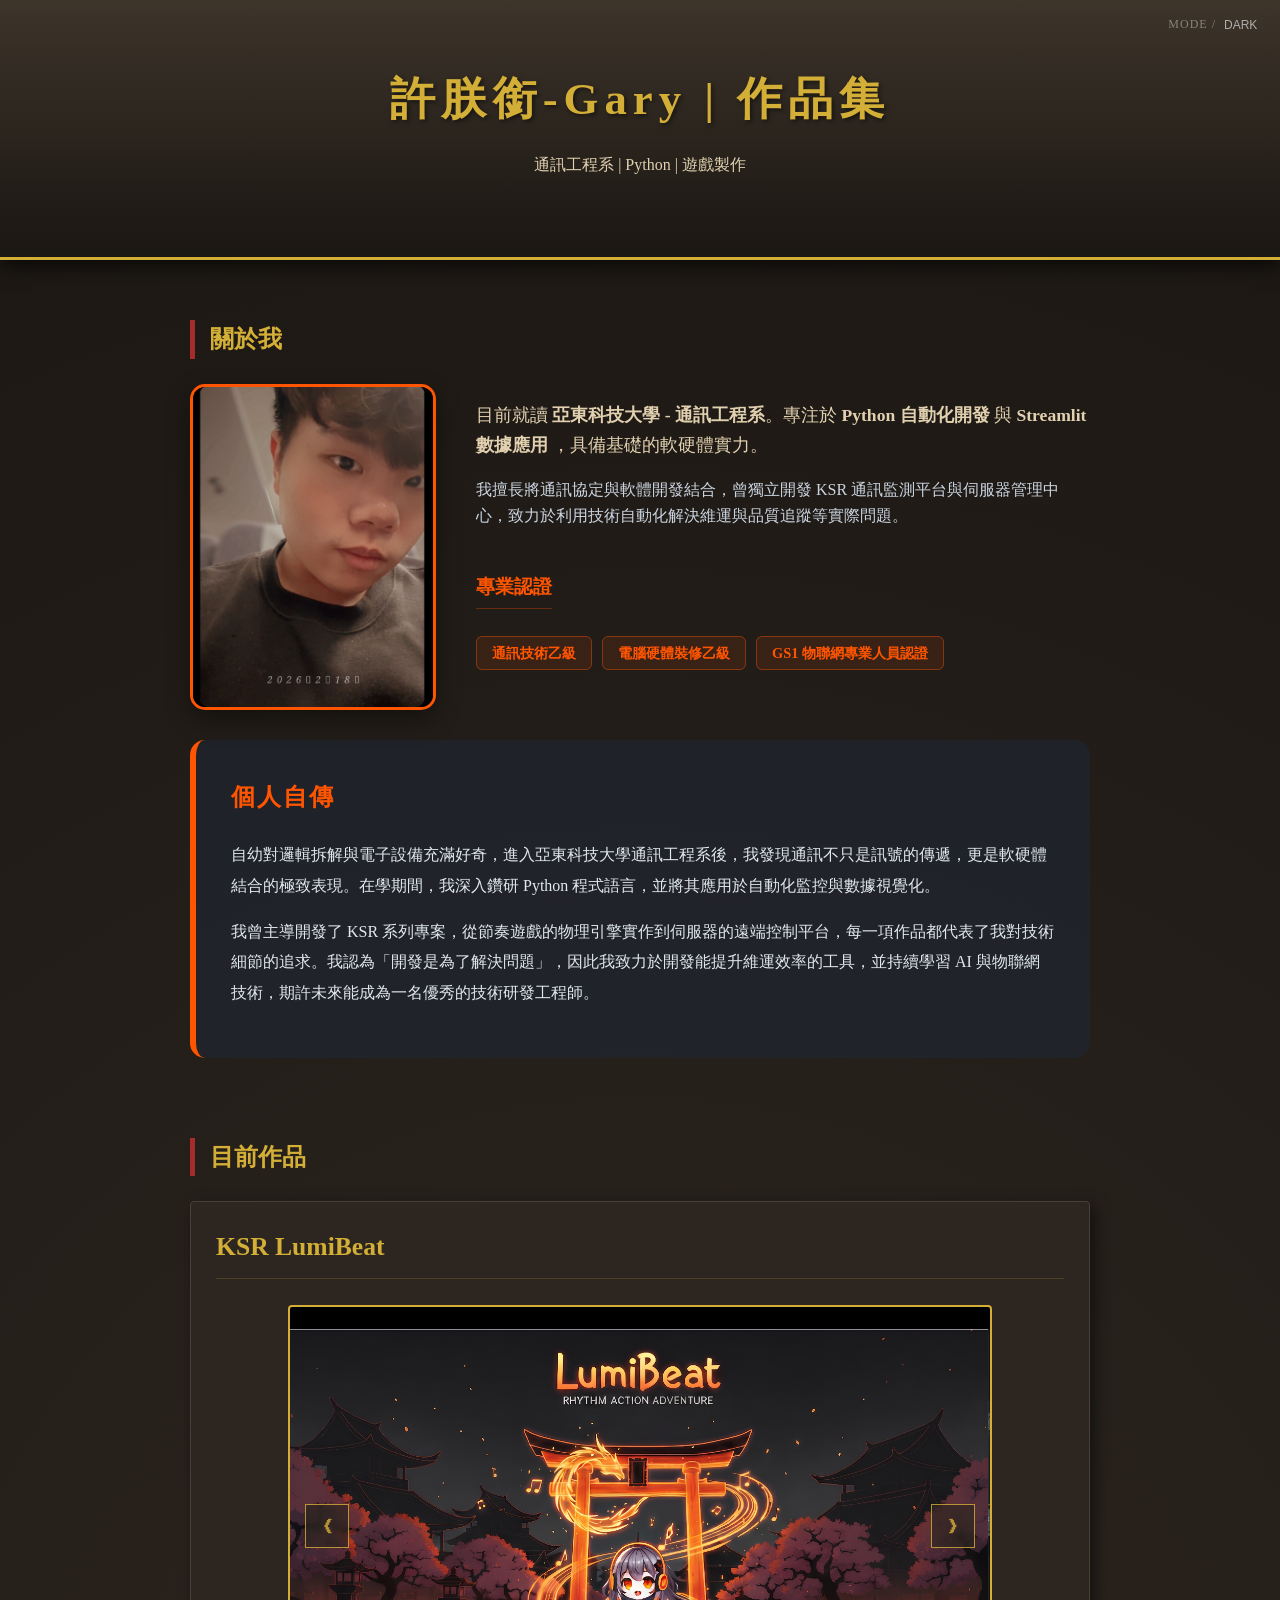
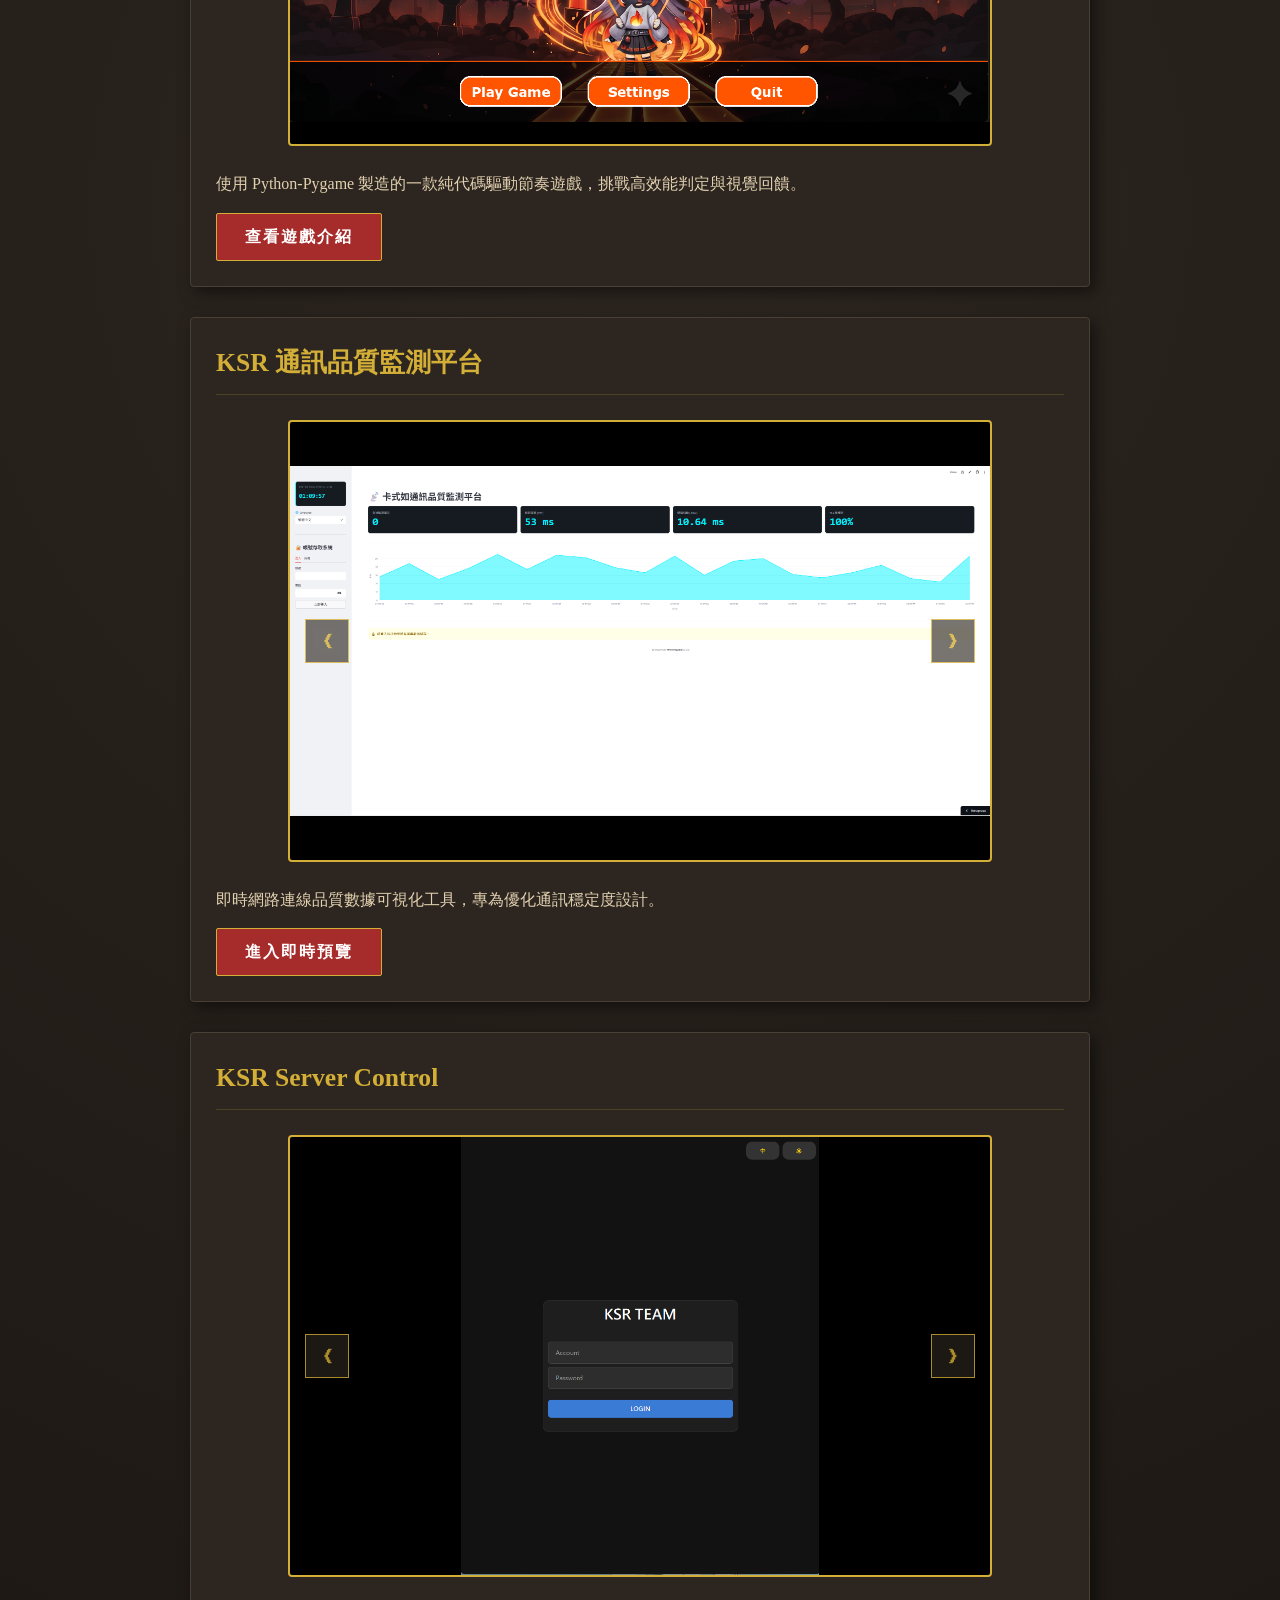
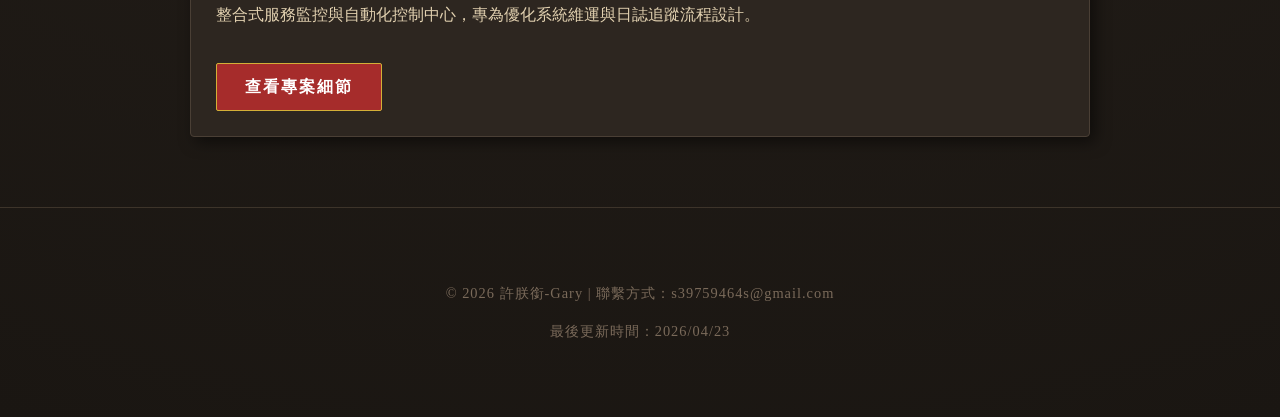
==== commit 5b03abf6: "Update index.html" ====
--- a/index.html
+++ b/index.html
@@ -4,7 +4,7 @@
     <meta charset="UTF-8">
     <meta name="viewport" content="width=device-width, initial-scale=1.0">
     <title>作品集 | 許朕銜 Gary</title>
-    <link id="theme-style" rel="stylesheet" href="style-1.css">
+    <link id="theme-style" rel="stylesheet" href="style-3.css">
     <style>
         /* 基礎重置與佈局補強 */
         .about-flex {
@@ -299,4 +299,4 @@
     </div>
 
 </body>
-</html>+</html>
--- a/style-3.css
+++ b/style-3.css
@@ -0,0 +1,298 @@
+/* 基本設定 - 改為劍網3古風色調 */
+:root {
+    --primary-color: #d4af37; /* 琥珀金 */
+    --bg-color: #1a1612;      /* 墨染黑背景 */
+    --card-bg: #2d2620;       /* 檀木褐背景 */
+    --text-color: #e2d1b0;    /* 絹布淺色 */
+    --accent-color: #a62c2b;  /* 硃砂紅 */
+    --border-style: 2px solid #5a4a3a; /* 古風邊框 */
+}
+
+body {
+    font-family: 'Microsoft JhengHei', 'PingFang TC', serif; /* 改用襯線體或系統繁體 */
+    background-color: var(--bg-color);
+    background-image: radial-gradient(circle at center, #2d2620 0%, #1a1612 100%); /* 增加漸層深度 */
+    color: var(--text-color);
+    line-height: 1.6;
+    margin: 0;
+    padding: 0;
+}
+
+/* 頁首設定 - 增加水墨山水感 */
+header {
+    background: linear-gradient(to bottom, #3d342a 0%, #1a1612 100%);
+    padding: 4rem 1rem;
+    text-align: center;
+    border-bottom: 3px solid var(--primary-color);
+    box-shadow: 0 4px 20px rgba(0, 0, 0, 0.8);
+}
+
+header h1 {
+    margin: 0;
+    font-size: 2.8rem;
+    letter-spacing: 6px; /* 增加字距營造大氣感 */
+    color: var(--primary-color);
+    text-shadow: 2px 2px 4px rgba(0, 0, 0, 0.5);
+    font-weight: 800;
+}
+
+/* 區塊容器 */
+section {
+    max-width: 900px;
+    margin: 20px auto;
+    padding: 20px;
+}
+
+h2 {
+    border-left: 5px solid var(--accent-color); /* 改為硃砂紅 */
+    padding-left: 15px;
+    margin-bottom: 25px;
+    color: var(--primary-color);
+    font-weight: bold;
+}
+
+/* 作品集卡片設計 - 改為竹簡/木漆風格 */
+.project-card {
+    background-color: var(--card-bg);
+    border-radius: 4px; /* 劍網3風格較為方正，不建議大圓角 */
+    padding: 25px;
+    margin-bottom: 30px;
+    box-shadow: 5px 5px 15px rgba(0, 0, 0, 0.5);
+    transition: all 0.3s ease;
+    border: 1px solid #4a3f35;
+    position: relative;
+    overflow: hidden;
+}
+
+.project-card:hover {
+    transform: translateY(-5px);
+    border-color: var(--primary-color);
+    background-color: #362d26;
+}
+
+.project-card h3 {
+    margin-top: 0;
+    font-size: 1.6rem;
+    color: var(--primary-color);
+    border-bottom: 1px solid rgba(212, 175, 55, 0.2);
+    padding-bottom: 10px;
+}
+
+/* --- 輪播圖相關 --- */
+.slider-container {
+    position: relative;
+    width: 100%;
+    max-width: 700px;
+    margin: 25px auto;
+    overflow: hidden;
+    border-radius: 4px;
+    border: 2px solid var(--primary-color);
+    background-color: #000;
+    aspect-ratio: 16 / 10;
+    display: flex;
+    align-items: center;
+}
+
+.slider {
+    display: flex;
+    width: 100%;
+    height: 100%;
+    transition: transform 0.5s cubic-bezier(0.25, 0.46, 0.45, 0.94);
+}
+
+.slide {
+    min-width: 100%;
+    height: 100%;
+    object-fit: contain;
+    cursor: zoom-in;
+}
+
+.prev, .next {
+    position: absolute;
+    top: 50%;
+    transform: translateY(-50%);
+    background-color: rgba(45, 38, 32, 0.8);
+    backdrop-filter: blur(4px);
+    color: var(--primary-color);
+    width: 44px;
+    height: 44px;
+    display: flex;
+    align-items: center;
+    justify-content: center;
+    border: 1px solid var(--primary-color);
+    cursor: pointer;
+    font-size: 1.2rem;
+    z-index: 10;
+    transition: all 0.3s ease;
+    border-radius: 0; /* 改為方正按鈕 */
+    opacity: 0.8;
+}
+
+.prev:hover, .next:hover {
+    background-color: var(--primary-color);
+    color: #1a1612;
+    opacity: 1;
+}
+
+.prev { left: 15px; }
+.next { right: 15px; }
+
+/* --- 按鈕美化 - 捲軸按鈕風格 --- */
+.btn {
+    display: inline-block;
+    padding: 10px 28px;
+    background-color: var(--accent-color);
+    color: white;
+    text-decoration: none;
+    border-radius: 2px;
+    font-weight: bold;
+    transition: all 0.3s ease;
+    border: 1px solid var(--primary-color);
+    letter-spacing: 2px;
+}
+
+.btn:hover {
+    background-color: var(--primary-color);
+    color: #1a1612;
+    box-shadow: 0 0 15px rgba(212, 175, 55, 0.5);
+    transform: scale(1.05);
+}
+
+/* --- Modal 基礎與詳情視窗 --- */
+/* --- Modal 基礎與詳情視窗修正 --- */
+.modal {
+    display: none;
+    position: fixed;
+    z-index: 1000;
+    left: 0;
+    top: 0;
+    width: 100%;
+    height: 100%;
+    background-color: rgba(10, 10, 10, 0.9);
+    backdrop-filter: blur(10px);
+    
+    /* 新增：確保當視窗太長時，底層可以捲動 */
+    overflow-y: auto; 
+    padding: 20px 0; /* 留一點上下邊距，比較美觀 */
+}
+
+.modal-content {
+    background-color: var(--card-bg);
+    background-image: url('data:image/svg+xml;utf8,<svg xmlns="http://www.w3.org/2000/svg" width="100" height="100" viewBox="0 0 100 100"><rect fill="none" width="100" height="100"/><path d="M0 0l100 100M100 0L0 100" stroke="rgba(212,175,55,0.03)" stroke-width="1"/></svg>');
+    
+    /* 修改：將 margin-top 縮小，確保在手機上不會太靠下 */
+    margin: 30px auto; 
+    padding: 40px 25px; /* 稍微縮減手機版左右內距 */
+    
+    border: 2px solid var(--primary-color);
+    width: 85%; /* 手機版寬度稍微加寬 */
+    max-width: 600px;
+    border-radius: 0;
+    position: relative;
+    box-shadow: 0 0 50px rgba(0, 0, 0, 1);
+    animation: fadeIn 0.3s ease;
+
+    /* 關鍵修正：確保內容過長時不會溢出被切斷 */
+    word-wrap: break-word;
+    height: auto;
+}
+
+/* 手機版關閉按鈕位置微調 */
+.close-btn {
+    position: absolute;
+    right: 15px;
+    top: 10px;
+    color: var(--primary-color);
+    font-size: 32px;
+    z-index: 1010;
+}
+
+/* 針對小螢幕內容文字大小微調，增加易讀性 */
+@media (max-width: 600px) {
+    .modal-content {
+        padding: 40px 20px 30px 20px;
+    }
+    .modal-content h2, .modal-content h3 {
+        font-size: 1.3rem;
+    }
+}
+
+.close-btn {
+    position: absolute;
+    right: 20px;
+    top: 15px;
+    color: var(--primary-color);
+    font-size: 32px;
+    font-weight: normal;
+    cursor: pointer;
+}
+
+.close-btn:hover {
+    color: var(--accent-color);
+    transform: rotate(90deg);
+    transition: 0.3s;
+}
+
+/* --- 圖片燈箱專用修正區 --- */
+#imageModal {
+    background-color: rgba(0, 0, 0, 0.95);
+    cursor: zoom-out;
+    display: none;
+    align-items: center;
+    justify-content: center;
+}
+
+.lightbox-img {
+    max-width: 60%; 
+    max-height: 80%;
+    object-fit: contain;
+    border-radius: 0;
+    box-shadow: 0 0 40px rgba(212, 175, 55, 0.3);
+    border: 2px solid var(--primary-color);
+    animation: zoomIn 0.3s ease;
+}
+
+@keyframes fadeIn {
+    from { opacity: 0; transform: translateY(-20px); }
+    to { opacity: 1; transform: translateY(0); }
+}
+
+@keyframes zoomIn {
+    from { transform: scale(0.95); opacity: 0; }
+    to { transform: scale(1); opacity: 1; }
+}
+
+/* --- 圖片燈箱手機版優化 --- */
+#imageModal {
+    z-index: 9999;
+    left: 0;
+    top: 0;
+    width: 100%;
+    height: 100%;
+    background-color: rgba(0, 0, 0, 0.98);
+    align-items: center;
+    justify-content: center;
+}
+
+.lightbox-img {
+    max-width: 90%;
+    max-height: 75vh;
+}
+
+#imageModal .close-btn {
+    position: absolute;
+    top: 20px;
+    right: 25px;
+    font-size: 60px;
+    color: var(--primary-color);
+}
+
+/* 頁尾 */
+footer {
+    text-align: center;
+    padding: 60px 0;
+    font-size: 0.9rem;
+    color: #7a6a5a;
+    border-top: 1px solid #3d342a;
+    letter-spacing: 1px;
+}
